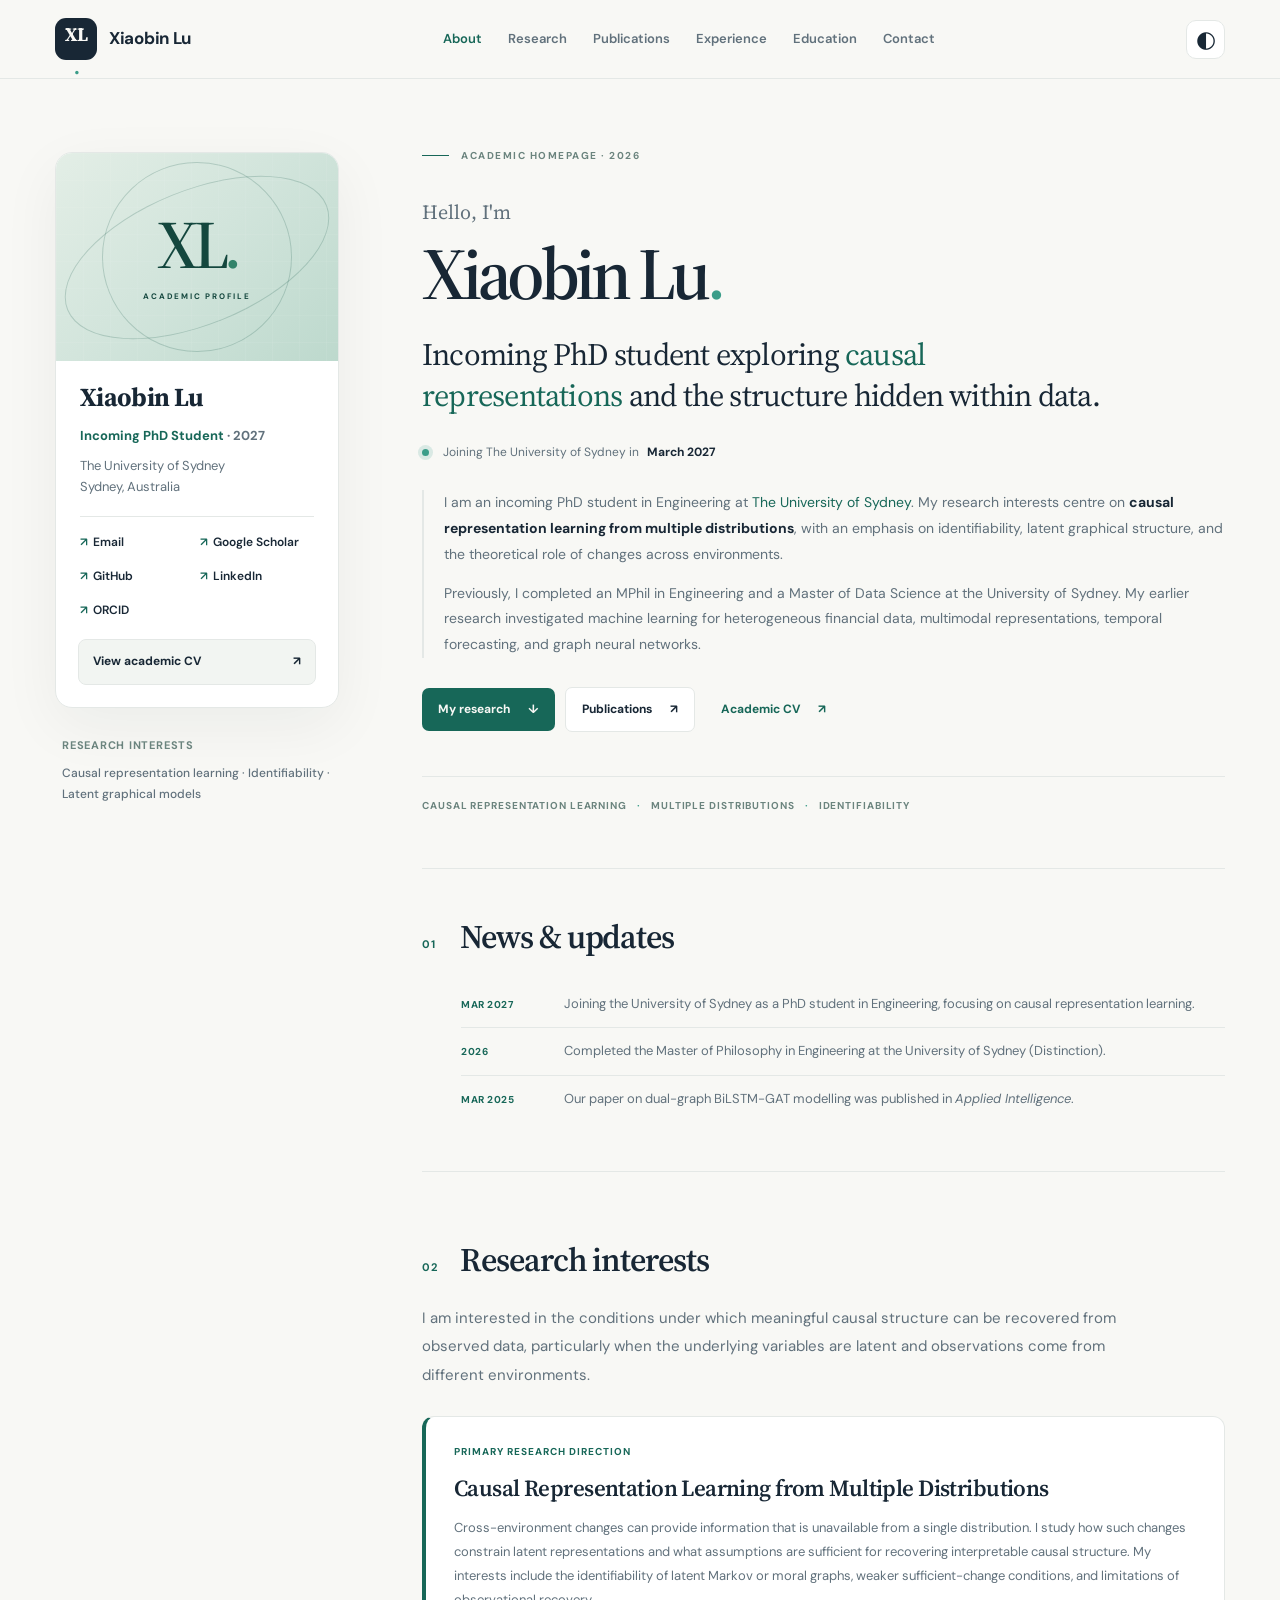
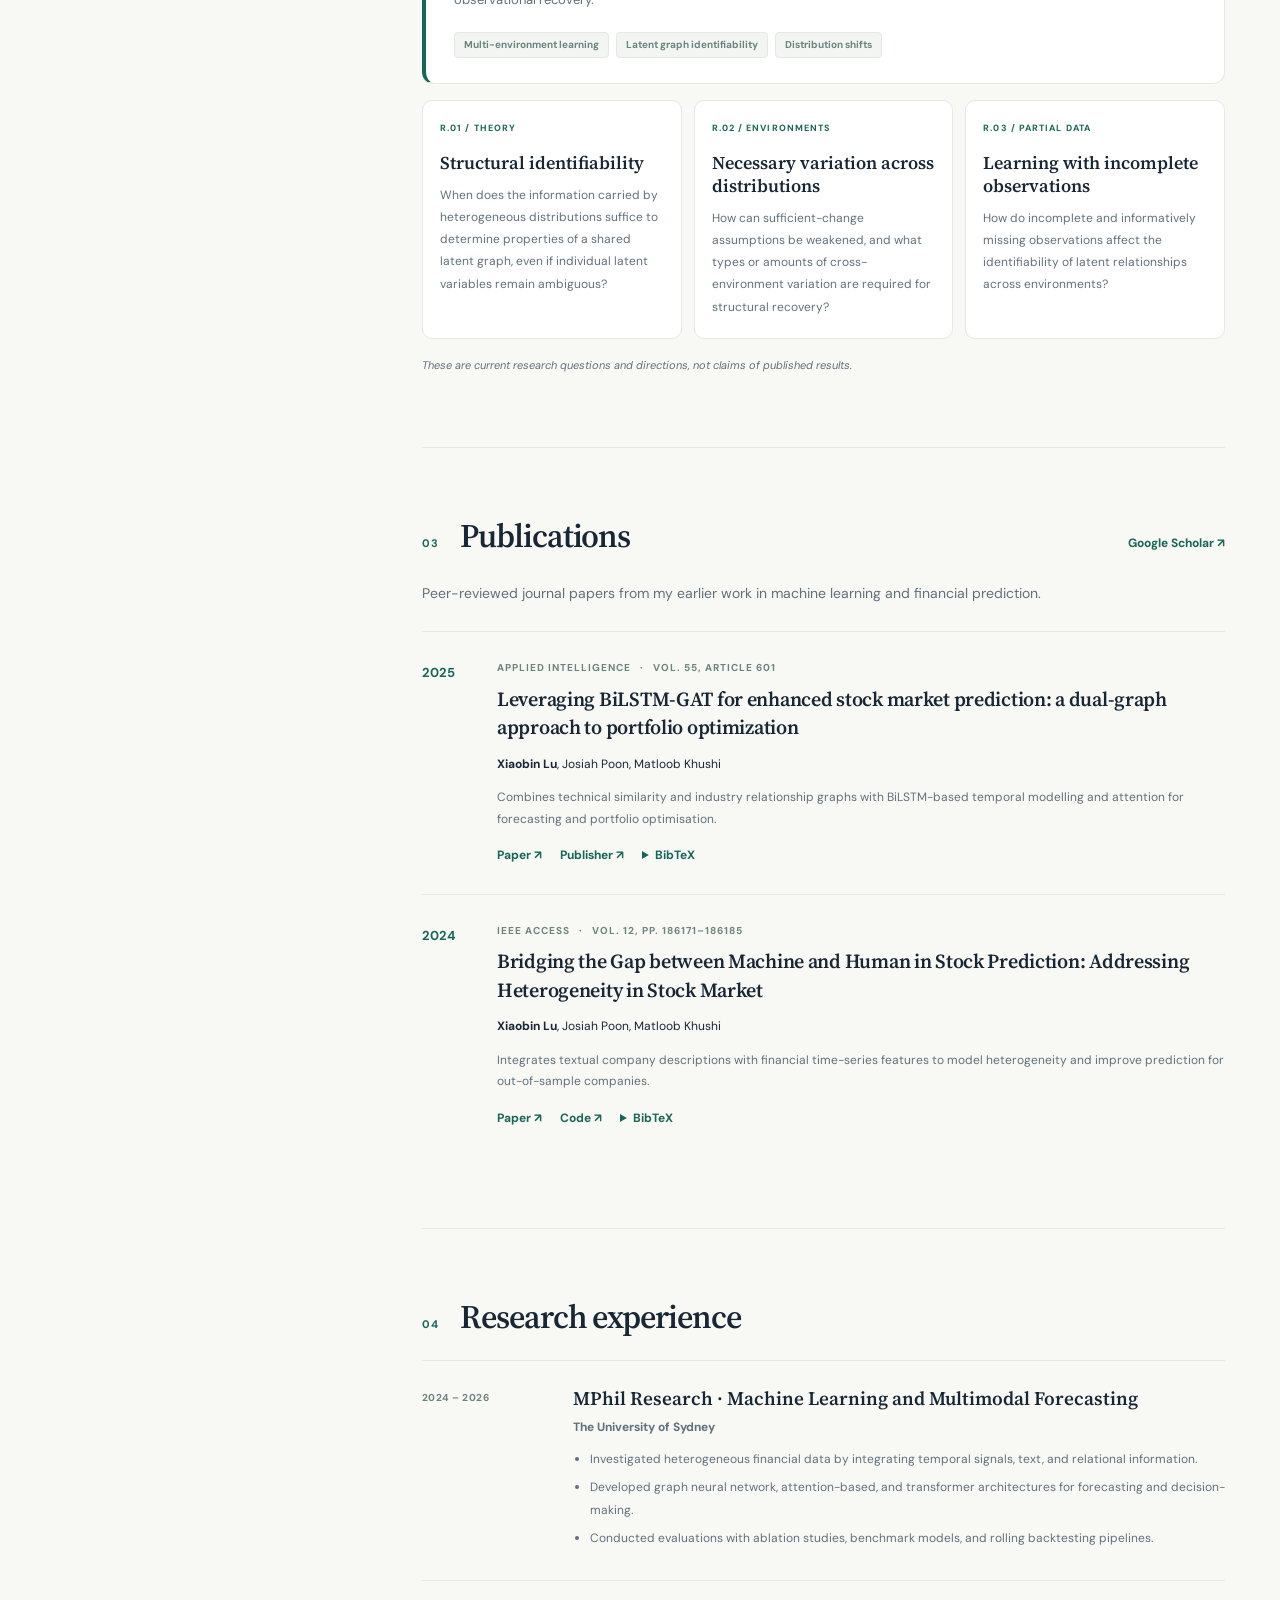
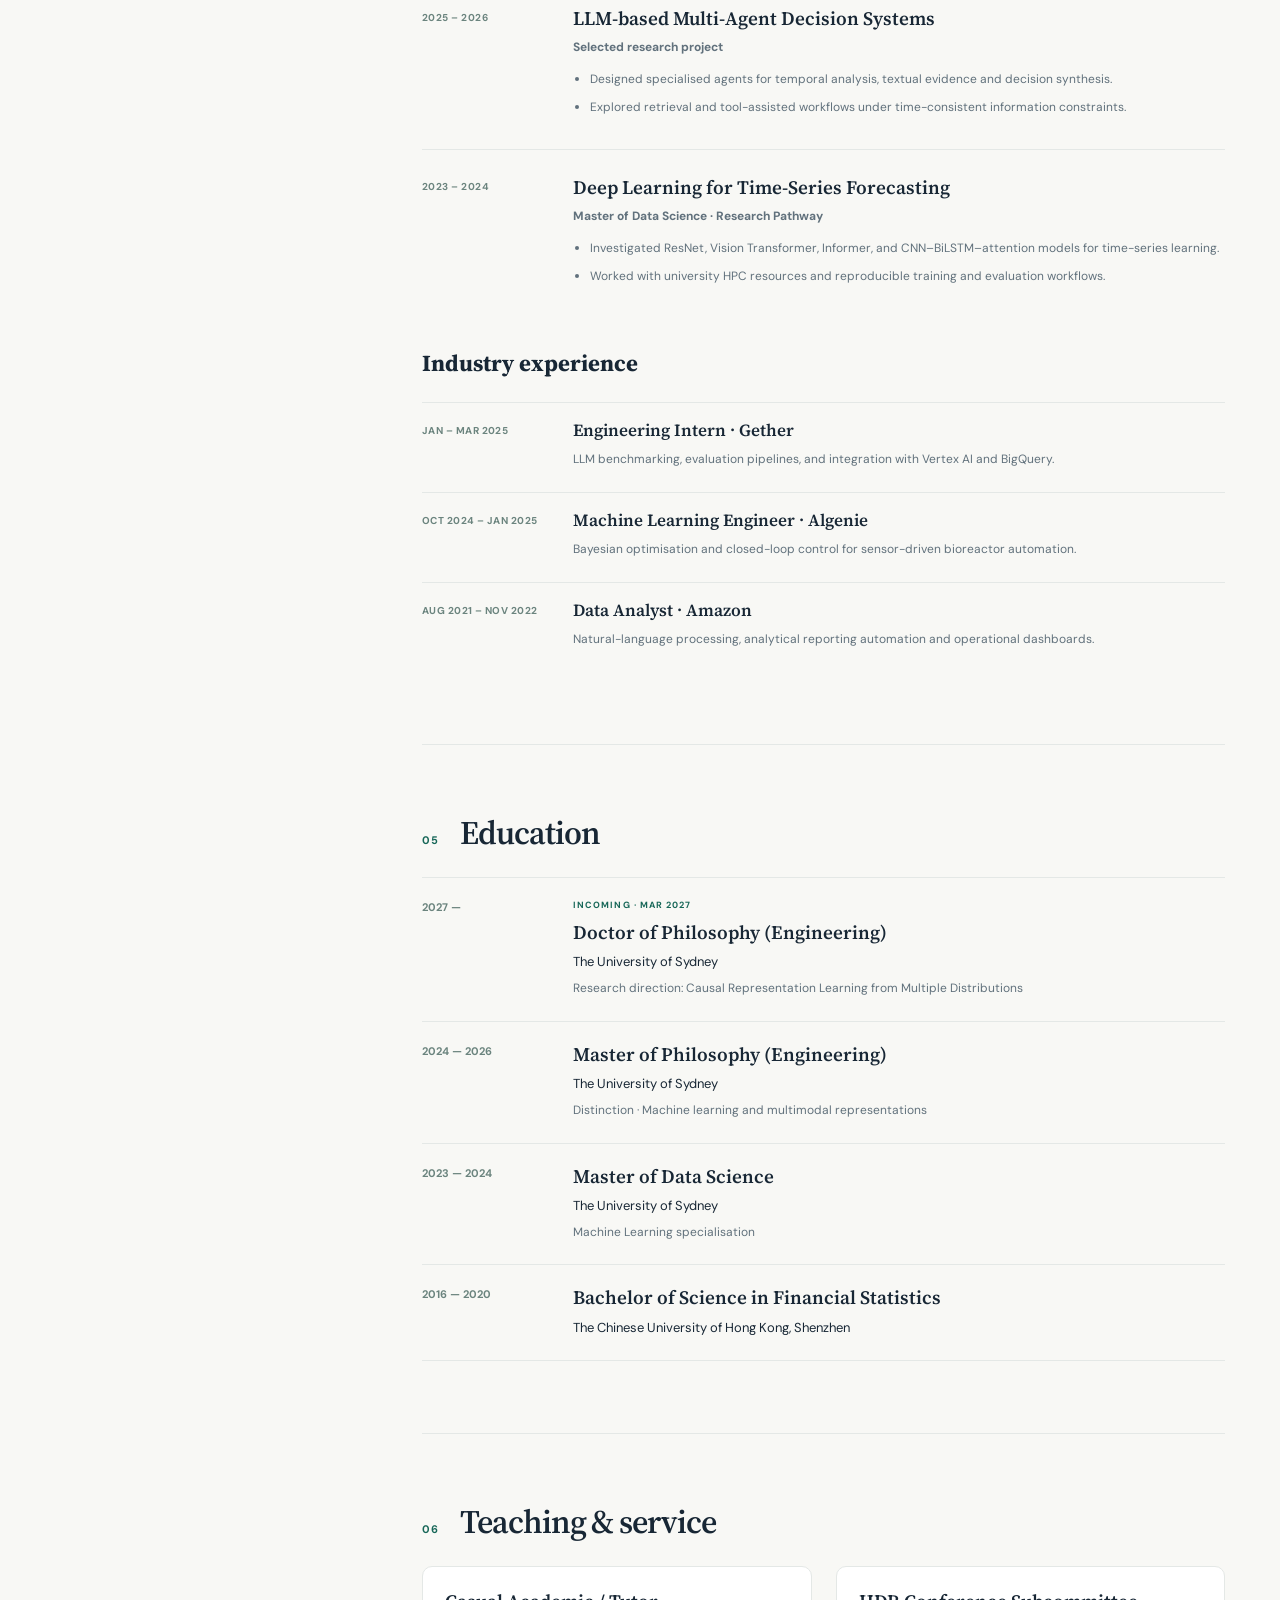
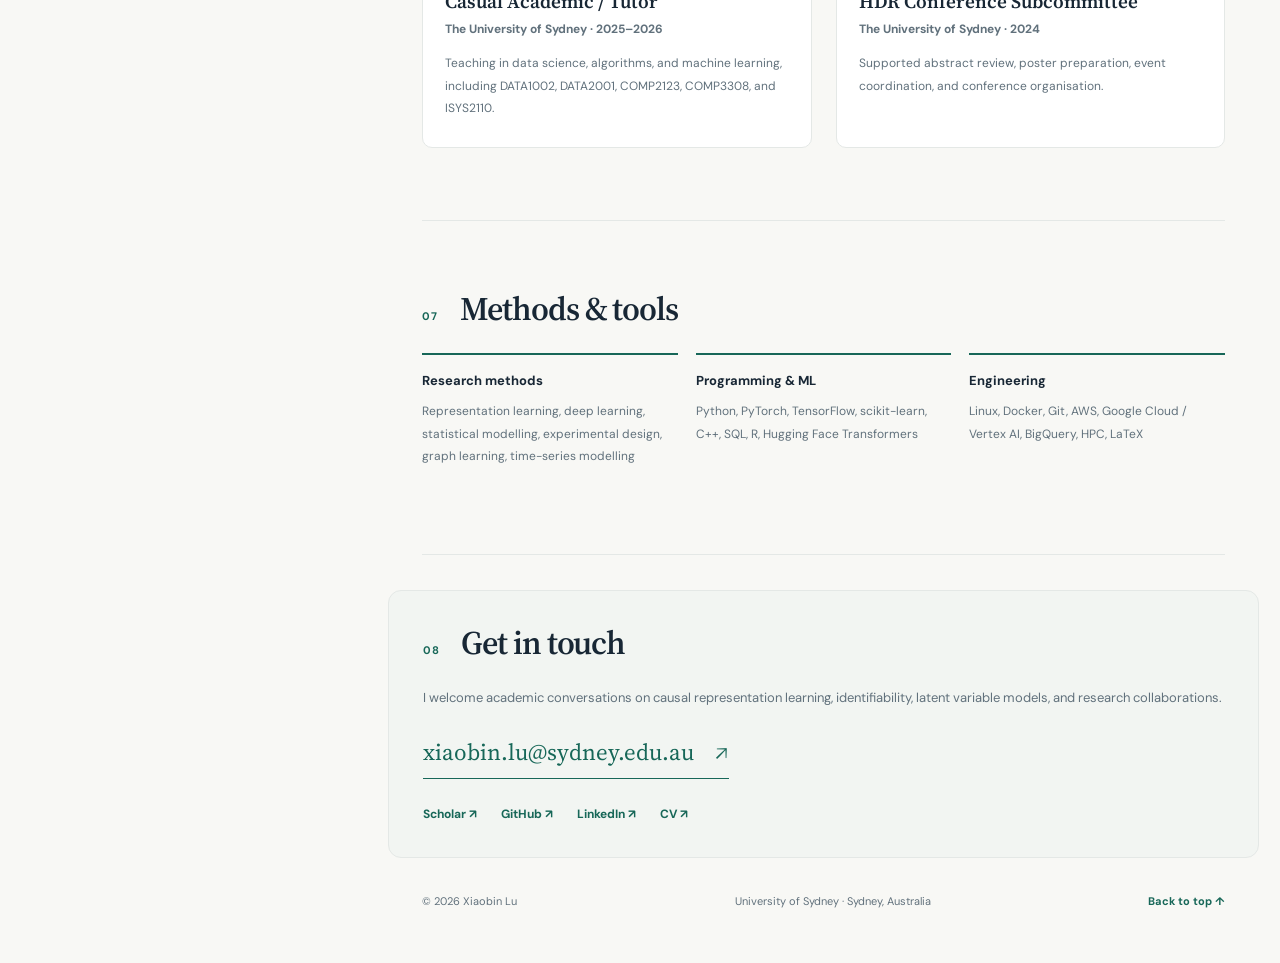
==== index.html @ 68b690c1 "Initial commit: academic personal homepage" ====
<!doctype html>
<html lang="en" data-theme="light">
<head>
  <meta charset="utf-8">
  <meta name="viewport" content="width=device-width, initial-scale=1">
  <meta name="color-scheme" content="light dark">
  <meta name="description" content="Xiaobin Lu — incoming PhD student at the University of Sydney in 2027. Research in causal representation learning from multiple distributions and latent structure identifiability.">
  <meta property="og:title" content="Xiaobin Lu · Academic Homepage">
  <meta property="og:type" content="website">
  <meta property="og:url" content="https://xilu5047.github.io/">
  <meta property="og:description" content="Incoming PhD Student (2027) · Causal Representation Learning from Multiple Distributions · University of Sydney">
  <meta name="author" content="Xiaobin Lu">
  <link rel="canonical" href="https://xilu5047.github.io/">
  <link rel="icon" href="assets/favicon.svg" type="image/svg+xml">
  <link rel="preconnect" href="https://fonts.googleapis.com">
  <link rel="preconnect" href="https://fonts.gstatic.com" crossorigin>
  <link href="https://fonts.googleapis.com/css2?family=DM+Sans:wght@400;500;600;700&family=Source+Serif+4:wght@400;500;600;700&display=swap" rel="stylesheet">
  <link rel="stylesheet" href="styles.css">
  <script>try{let t=localStorage.getItem('xl-academic-theme');if(t==='dark'||t==='light')document.documentElement.dataset.theme=t;else if(window.matchMedia('(prefers-color-scheme:dark)').matches)document.documentElement.dataset.theme='dark'}catch(e){}</script>
  <script type="application/ld+json">{"@context":"https://schema.org","@type":"Person","name":"Xiaobin Lu","url":"https://xilu5047.github.io/","description":"Incoming PhD student at the University of Sydney (2027), focusing on causal representation learning from multiple distributions","affiliation":{"@type":"CollegeOrUniversity","name":"The University of Sydney"},"sameAs":["https://www.linkedin.com/in/xiaobin-lu-9487b4174/","https://scholar.google.com/citations?user=zEEkIGYAAAAJ","https://github.com/xilu5047","https://orcid.org/0009-0007-6135-4813"]}</script>
  <title>Xiaobin Lu · Academic Homepage</title>
</head>
<body>
<a href="#content" class="skip-link">Skip to main content</a>
<header class="site-header">
  <div class="header-inner wrap">
    <a href="#home" class="logo" aria-label="Xiaobin Lu homepage"><span class="logo-mark">XL<span>.</span></span><span class="logo-text">Xiaobin Lu</span></a>
    <nav id="main-nav" class="top-nav" aria-label="Main navigation">
      <a href="#about">About</a><a href="#research">Research</a><a href="#publications">Publications</a><a href="#experience">Experience</a><a href="#education">Education</a><a href="#contact">Contact</a>
    </nav>
    <div class="header-controls">
      <button id="theme-toggle" class="theme-button" aria-label="Toggle dark mode" title="Toggle colour theme" type="button">◐</button>
      <button id="nav-toggle" class="nav-button" aria-expanded="false" aria-controls="main-nav" aria-label="Open menu" type="button"><span></span><span></span><span></span></button>
    </div>
  </div>
</header>
<div class="wrap page" id="home">
  <aside class="sidebar" aria-label="Academic profile">
    <div class="identity-card">
      <div class="portrait" role="img" aria-label="Typographic initials XL, replaceable with a personal portrait"><div class="portrait-orbit orbit-a"></div><div class="portrait-orbit orbit-b"></div><strong>XL<span>.</span></strong><small>ACADEMIC PROFILE</small></div>
      <div class="identity-body">
        <div class="identity-name">Xiaobin Lu</div>
        <p class="identity-role">Incoming PhD Student <span>· 2027</span></p>
        <p class="identity-affiliation">The University of Sydney<br>Sydney, Australia</p>
      </div>
      <div class="identity-divider"></div>
      <div class="identity-links">
        <a href="mailto:xiaobin.lu@sydney.edu.au"><span aria-hidden="true">↗</span>Email</a>
        <a href="https://scholar.google.com/citations?user=zEEkIGYAAAAJ&hl=en" target="_blank" rel="noopener noreferrer"><span aria-hidden="true">↗</span>Google Scholar</a>
        <a href="https://github.com/xilu5047" target="_blank" rel="noopener noreferrer"><span aria-hidden="true">↗</span>GitHub</a>
        <a href="https://www.linkedin.com/in/xiaobin-lu-9487b4174/" target="_blank" rel="noopener noreferrer"><span aria-hidden="true">↗</span>LinkedIn</a>
        <a href="https://orcid.org/0009-0007-6135-4813" target="_blank" rel="noopener noreferrer"><span aria-hidden="true">↗</span>ORCID</a>
      </div>
      <a class="cv-link" href="cv.html">View academic CV <span aria-hidden="true">↗</span></a>
    </div>
    <p class="side-note">Research interests <span>Causal representation learning · Identifiability · Latent graphical models</span></p>
  </aside>
  <main id="content" class="content">
    <section class="intro section" id="about" aria-labelledby="about-title">
      <p class="eyebrow"><span class="eyebrow-rule"></span> ACADEMIC HOMEPAGE · 2026</p>
      <p class="intro-kicker">Hello, I'm</p>
      <h1 id="about-title">Xiaobin Lu<span class="period">.</span></h1>
      <p class="headline">Incoming PhD student exploring <em>causal representations</em> and the structure hidden within data.</p>
      <div class="academic-affiliation"><span class="status-marker"></span> Joining The University of Sydney in <strong>March 2027</strong></div>
      <div class="intro-copy">
        <p>I am an incoming PhD student in Engineering at <a href="https://www.sydney.edu.au/" target="_blank" rel="noopener noreferrer">The University of Sydney</a>. My research interests centre on <strong>causal representation learning from multiple distributions</strong>, with an emphasis on identifiability, latent graphical structure, and the theoretical role of changes across environments.</p>
        <p>Previously, I completed an MPhil in Engineering and a Master of Data Science at the University of Sydney. My earlier research investigated machine learning for heterogeneous financial data, multimodal representations, temporal forecasting, and graph neural networks.</p>
      </div>
      <div class="intro-actions"><a class="btn btn-primary" href="#research">My research <span>↓</span></a><a class="btn btn-secondary" href="#publications">Publications <span>↗</span></a><a class="btn btn-text" href="cv.html">Academic CV <span>↗</span></a></div>
      <div class="topic-band" aria-label="Research topics"><span>CAUSAL REPRESENTATION LEARNING</span><b>·</b><span>MULTIPLE DISTRIBUTIONS</span><b>·</b><span>IDENTIFIABILITY</span></div>
    </section>
    <section class="section compact-section" id="news" aria-labelledby="news-title">
      <div class="section-title"><span class="section-number">01</span><h2 id="news-title">News & updates</h2></div>
      <div class="news-list"><div><time>MAR 2027</time><p>Joining the University of Sydney as a PhD student in Engineering, focusing on causal representation learning.</p></div><div><time>2026</time><p>Completed the Master of Philosophy in Engineering at the University of Sydney (Distinction).</p></div><div><time>MAR 2025</time><p>Our paper on dual-graph BiLSTM-GAT modelling was published in <em>Applied Intelligence</em>.</p></div></div>
    </section>
    <section class="section" id="research" aria-labelledby="research-title">
      <div class="section-title"><span class="section-number">02</span><h2 id="research-title">Research interests</h2></div>
      <p class="section-lead">I am interested in the conditions under which meaningful causal structure can be recovered from observed data, particularly when the underlying variables are latent and observations come from different environments.</p>
      <div class="research-feature"><div class="feature-overline">PRIMARY RESEARCH DIRECTION</div><h3>Causal Representation Learning from Multiple Distributions</h3><p>Cross-environment changes can provide information that is unavailable from a single distribution. I study how such changes constrain latent representations and what assumptions are sufficient for recovering interpretable causal structure. My interests include the identifiability of latent Markov or moral graphs, weaker sufficient-change conditions, and limitations of observational recovery.</p><div class="feature-tags"><span>Multi-environment learning</span><span>Latent graph identifiability</span><span>Distribution shifts</span></div></div>
      <div class="research-cards">
        <article class="mini-card"><div class="mini-index">R.01 / THEORY</div><h3>Structural identifiability</h3><p>When does the information carried by heterogeneous distributions suffice to determine properties of a shared latent graph, even if individual latent variables remain ambiguous?</p></article>
        <article class="mini-card"><div class="mini-index">R.02 / ENVIRONMENTS</div><h3>Necessary variation across distributions</h3><p>How can sufficient-change assumptions be weakened, and what types or amounts of cross-environment variation are required for structural recovery?</p></article>
        <article class="mini-card"><div class="mini-index">R.03 / PARTIAL DATA</div><h3>Learning with incomplete observations</h3><p>How do incomplete and informatively missing observations affect the identifiability of latent relationships across environments?</p></article>
      </div>
      <p class="research-disclaimer">These are current research questions and directions, not claims of published results.</p>
    </section>
    <section class="section" id="publications" aria-labelledby="publication-title">
      <div class="section-title"><span class="section-number">03</span><h2 id="publication-title">Publications</h2><a class="section-action" href="https://scholar.google.com/citations?user=zEEkIGYAAAAJ&hl=en" target="_blank" rel="noopener noreferrer">Google Scholar ↗</a></div>
      <p class="section-lead small">Peer-reviewed journal papers from my earlier work in machine learning and financial prediction.</p>
      <ol class="publications">
        <li class="publication"><span class="pub-year">2025</span><div class="publication-content"><div class="pub-meta">APPLIED INTELLIGENCE <span>·</span> VOL. 55, ARTICLE 601</div><h3><a href="https://doi.org/10.1007/s10489-025-06462-w" target="_blank" rel="noopener noreferrer">Leveraging BiLSTM-GAT for enhanced stock market prediction: a dual-graph approach to portfolio optimization</a></h3><p class="authors"><strong>Xiaobin Lu</strong>, Josiah Poon, Matloob Khushi</p><p>Combines technical similarity and industry relationship graphs with BiLSTM-based temporal modelling and attention for forecasting and portfolio optimisation.</p><div class="paper-actions"><a href="https://doi.org/10.1007/s10489-025-06462-w" target="_blank" rel="noopener noreferrer">Paper ↗</a><a href="https://link.springer.com/article/10.1007/s10489-025-06462-w" target="_blank" rel="noopener noreferrer">Publisher ↗</a><details><summary>BibTeX</summary><pre>@article{lu2025bilstmgat,
  title={Leveraging BiLSTM-GAT for enhanced stock market prediction: a dual-graph approach to portfolio optimization},
  author={Lu, Xiaobin and Poon, Josiah and Khushi, Matloob},
  journal={Applied Intelligence},
  volume={55},
  pages={601},
  year={2025},
  doi={10.1007/s10489-025-06462-w}
}</pre></details></div></div></li>
        <li class="publication"><span class="pub-year">2024</span><div class="publication-content"><div class="pub-meta">IEEE ACCESS <span>·</span> VOL. 12, PP. 186171–186185</div><h3><a href="https://doi.org/10.1109/ACCESS.2024.3511613" target="_blank" rel="noopener noreferrer">Bridging the Gap between Machine and Human in Stock Prediction: Addressing Heterogeneity in Stock Market</a></h3><p class="authors"><strong>Xiaobin Lu</strong>, Josiah Poon, Matloob Khushi</p><p>Integrates textual company descriptions with financial time-series features to model heterogeneity and improve prediction for out-of-sample companies.</p><div class="paper-actions"><a href="https://doi.org/10.1109/ACCESS.2024.3511613" target="_blank" rel="noopener noreferrer">Paper ↗</a><a href="https://github.com/xilu5047/Stock_prediction" target="_blank" rel="noopener noreferrer">Code ↗</a><details><summary>BibTeX</summary><pre>@article{lu2024bridging,
  title={Bridging the Gap between Machine and Human in Stock Prediction: Addressing Heterogeneity in Stock Market},
  author={Lu, Xiaobin and Poon, Josiah and Khushi, Matloob},
  journal={IEEE Access},
  volume={12},
  pages={186171--186185},
  year={2024},
  doi={10.1109/ACCESS.2024.3511613}
}</pre></details></div></div></li>
      </ol>
    </section>
    <section class="section" id="experience" aria-labelledby="experience-title">
      <div class="section-title"><span class="section-number">04</span><h2 id="experience-title">Research experience</h2></div>
      <div class="entry"><div class="entry-date">2024 – 2026</div><div><h3>MPhil Research · Machine Learning and Multimodal Forecasting</h3><p class="entry-place">The University of Sydney</p><ul><li>Investigated heterogeneous financial data by integrating temporal signals, text, and relational information.</li><li>Developed graph neural network, attention-based, and transformer architectures for forecasting and decision-making.</li><li>Conducted evaluations with ablation studies, benchmark models, and rolling backtesting pipelines.</li></ul></div></div>
      <div class="entry"><div class="entry-date">2025 – 2026</div><div><h3>LLM-based Multi-Agent Decision Systems</h3><p class="entry-place">Selected research project</p><ul><li>Designed specialised agents for temporal analysis, textual evidence and decision synthesis.</li><li>Explored retrieval and tool-assisted workflows under time-consistent information constraints.</li></ul></div></div>
      <div class="entry"><div class="entry-date">2023 – 2024</div><div><h3>Deep Learning for Time-Series Forecasting</h3><p class="entry-place">Master of Data Science · Research Pathway</p><ul><li>Investigated ResNet, Vision Transformer, Informer, and CNN–BiLSTM–attention models for time-series learning.</li><li>Worked with university HPC resources and reproducible training and evaluation workflows.</li></ul></div></div>
      <h3 class="subsection-heading">Industry experience</h3>
      <div class="entry short-entry"><div class="entry-date">JAN – MAR 2025</div><div><h3>Engineering Intern · Gether</h3><p>LLM benchmarking, evaluation pipelines, and integration with Vertex AI and BigQuery.</p></div></div>
      <div class="entry short-entry"><div class="entry-date">OCT 2024 – JAN 2025</div><div><h3>Machine Learning Engineer · Algenie</h3><p>Bayesian optimisation and closed-loop control for sensor-driven bioreactor automation.</p></div></div>
      <div class="entry short-entry"><div class="entry-date">AUG 2021 – NOV 2022</div><div><h3>Data Analyst · Amazon</h3><p>Natural-language processing, analytical reporting automation and operational dashboards.</p></div></div>
    </section>
    <section class="section" id="education" aria-labelledby="education-title">
      <div class="section-title"><span class="section-number">05</span><h2 id="education-title">Education</h2></div>
      <div class="education-list"><div class="education-item"><span class="education-date">2027 —</span><div><span class="upcoming-label">INCOMING · MAR 2027</span><h3>Doctor of Philosophy (Engineering)</h3><p>The University of Sydney</p><small>Research direction: Causal Representation Learning from Multiple Distributions</small></div></div><div class="education-item"><span class="education-date">2024 — 2026</span><div><h3>Master of Philosophy (Engineering)</h3><p>The University of Sydney</p><small>Distinction · Machine learning and multimodal representations</small></div></div><div class="education-item"><span class="education-date">2023 — 2024</span><div><h3>Master of Data Science</h3><p>The University of Sydney</p><small>Machine Learning specialisation</small></div></div><div class="education-item"><span class="education-date">2016 — 2020</span><div><h3>Bachelor of Science in Financial Statistics</h3><p>The Chinese University of Hong Kong, Shenzhen</p></div></div></div>
    </section>
    <section class="section" id="teaching" aria-labelledby="teaching-title">
      <div class="section-title"><span class="section-number">06</span><h2 id="teaching-title">Teaching & service</h2></div>
      <div class="split-info"><div><h3>Casual Academic / Tutor</h3><p class="entry-place">The University of Sydney · 2025–2026</p><p>Teaching in data science, algorithms, and machine learning, including DATA1002, DATA2001, COMP2123, COMP3308, and ISYS2110.</p></div><div><h3>HDR Conference Subcommittee</h3><p class="entry-place">The University of Sydney · 2024</p><p>Supported abstract review, poster preparation, event coordination, and conference organisation.</p></div></div>
    </section>
    <section class="section" id="skills" aria-labelledby="skills-title">
      <div class="section-title"><span class="section-number">07</span><h2 id="skills-title">Methods & tools</h2></div>
      <div class="skills-grid"><div><h3>Research methods</h3><p>Representation learning, deep learning, statistical modelling, experimental design, graph learning, time-series modelling</p></div><div><h3>Programming & ML</h3><p>Python, PyTorch, TensorFlow, scikit-learn, C++, SQL, R, Hugging Face Transformers</p></div><div><h3>Engineering</h3><p>Linux, Docker, Git, AWS, Google Cloud / Vertex AI, BigQuery, HPC, LaTeX</p></div></div>
    </section>
    <section class="section contact-section" id="contact" aria-labelledby="contact-title">
      <div class="section-title"><span class="section-number">08</span><h2 id="contact-title">Get in touch</h2></div>
      <p>I welcome academic conversations on causal representation learning, identifiability, latent variable models, and research collaborations.</p>
      <a class="contact-email" href="mailto:xiaobin.lu@sydney.edu.au">xiaobin.lu@sydney.edu.au <span aria-hidden="true">↗</span></a>
      <div class="contact-inline"><a href="https://scholar.google.com/citations?user=zEEkIGYAAAAJ&hl=en" target="_blank" rel="noopener noreferrer">Scholar ↗</a><a href="https://github.com/xilu5047" target="_blank" rel="noopener noreferrer">GitHub ↗</a><a href="https://www.linkedin.com/in/xiaobin-lu-9487b4174/" target="_blank" rel="noopener noreferrer">LinkedIn ↗</a><a href="cv.html">CV ↗</a></div>
    </section>
    <footer class="footer"><span>© <span id="year">2026</span> Xiaobin Lu</span><span>University of Sydney · Sydney, Australia</span><a href="#home">Back to top ↑</a></footer>
  </main>
</div>
<script src="script.js" defer></script>
</body>
</html>
---- styles.css ----
:root{--bg:#f8f8f5;--card:#fff;--ink:#182735;--muted:#61717c;--line:#e4e8e6;--soft:#f2f5f2;--accent:#176758;--accent2:#3b9d89;--eyebrow:#6b847e;--shadow:0 18px 60px rgba(17,33,42,.055)}
[data-theme="dark"]{--bg:#111a1f;--card:#172329;--ink:#f0f3ef;--muted:#a3b2b7;--line:#304047;--soft:#203037;--accent:#80d3b4;--accent2:#6fbda5;--eyebrow:#97c3b3;--shadow:0 18px 60px rgba(0,0,0,.1)}
*{box-sizing:border-box}html{scroll-behavior:smooth;scroll-padding-top:95px}body{margin:0;background:var(--bg);color:var(--ink);font-family:'DM Sans',Arial,sans-serif;font-size:15px;line-height:1.76;transition:background .25s,color .25s}a{color:var(--accent);text-decoration:none}a:hover{text-decoration:underline}button{font:inherit}a:focus-visible,button:focus-visible,summary:focus-visible{outline:3px solid var(--accent2);outline-offset:3px;border-radius:4px}.wrap{width:min(1170px,calc(100% - 72px));margin:auto}.skip-link{position:fixed;z-index:100;top:-80px;left:16px;padding:9px 14px;background:var(--ink);color:var(--bg)}.skip-link:focus{top:12px}.site-header{background:color-mix(in srgb,var(--bg) 94%,transparent);border-bottom:1px solid var(--line);position:sticky;top:0;z-index:50;backdrop-filter:blur(16px)}.header-inner{display:flex;align-items:center;justify-content:space-between;min-height:78px;gap:25px}.logo{display:flex;align-items:center;gap:12px;color:var(--ink);font-weight:700;letter-spacing:-.02em;text-decoration:none!important}.logo-mark{display:grid;place-items:center;font-family:'Source Serif 4',Georgia,serif;font-size:19px;background:var(--ink);color:var(--bg);width:42px;height:42px;border-radius:11px;letter-spacing:-.06em}.logo-mark span{color:var(--accent2)}.logo-text{font-size:17px}.top-nav{display:flex;gap:26px}.top-nav a{font-size:13px;font-weight:600;color:var(--muted);transition:color .2s}.top-nav a:hover,.top-nav a.active{color:var(--accent);text-decoration:none}.header-controls{display:flex;align-items:center;gap:8px}.theme-button,.nav-button{border:1px solid var(--line);border-radius:10px;display:grid;place-items:center;width:39px;height:39px;background:var(--card);color:var(--ink);cursor:pointer}.theme-button{font-size:23px;line-height:1}.nav-button{display:none;gap:3px;align-content:center}.nav-button span{width:17px;height:2px;background:var(--ink);display:block}.page{display:grid;grid-template-columns:284px minmax(0,1fr);column-gap:83px;align-items:start}.sidebar{position:sticky;top:107px;padding-top:45px}.identity-card{background:var(--card);border:1px solid var(--line);border-radius:17px;overflow:hidden;box-shadow:var(--shadow)}.portrait{height:208px;background:linear-gradient(135deg,#e3eee6 0%,#d1e4db 50%,#bdd9cd 100%);position:relative;overflow:hidden;display:flex;align-items:center;justify-content:center;flex-direction:column;color:#14473e}.portrait:after{position:absolute;content:"";inset:0;background-image:linear-gradient(90deg,rgba(255,255,255,.25) 1px,transparent 1px),linear-gradient(rgba(255,255,255,.25) 1px,transparent 1px);background-size:27px 27px;opacity:.25}.portrait-orbit{position:absolute;border:1px solid rgba(15,82,66,.2);border-radius:50%;transform:rotate(-22deg)}.orbit-a{width:280px;height:135px}.orbit-b{width:190px;height:190px}.portrait strong{font-family:'Source Serif 4',Georgia,serif;font-size:68px;line-height:1;position:relative;z-index:2;letter-spacing:-.07em;font-weight:600}.portrait strong span{color:#33836a}.portrait small{font-size:8px;letter-spacing:.22em;z-index:2;margin-top:10px;font-weight:700}.identity-body{padding:22px 24px 18px}.identity-name{font-family:'Source Serif 4',Georgia,serif;font-weight:700;font-size:26px;line-height:1.1;letter-spacing:-.025em}.identity-role{color:var(--accent);font-weight:700;font-size:13px;margin:13px 0 9px}.identity-role span{color:var(--muted)}.identity-affiliation{margin:0;color:var(--muted);font-size:13px;line-height:1.6}.identity-divider{border-top:1px solid var(--line);margin:0 24px}.identity-links{padding:15px 24px;display:grid;grid-template-columns:1fr 1fr;gap:13px 6px}.identity-links a{font-weight:600;font-size:12px;white-space:nowrap;color:var(--ink)}.identity-links span{color:var(--accent);margin-right:5px}.cv-link{display:flex;margin:3px 22px 22px;border:1px solid var(--line);background:var(--soft);justify-content:space-between;padding:11px 14px;font-size:12px;font-weight:700;color:var(--ink);border-radius:8px}.cv-link:hover{text-decoration:none;border-color:var(--accent)}.side-note{font-size:11px;color:var(--eyebrow);letter-spacing:.07em;text-transform:uppercase;font-weight:700;padding:17px 7px}.side-note span{display:block;text-transform:none;letter-spacing:0;color:var(--muted);font-weight:500;line-height:1.8;margin-top:8px;font-size:12px}.content{min-width:0}.section{border-bottom:1px solid var(--line);padding:68px 0 72px}.intro{padding-top:68px;padding-bottom:53px}.eyebrow{display:flex;align-items:center;gap:12px;letter-spacing:.15em;font-size:10px;color:var(--eyebrow);font-weight:700;margin:0 0 30px}.eyebrow-rule{display:inline-block;background:var(--accent);height:1px;width:27px}.intro-kicker{font-family:'Source Serif 4',Georgia,serif;font-size:20px;color:var(--muted);margin:0 0 0}.intro h1{font-family:'Source Serif 4',Georgia,serif;font-size:clamp(48px,6vw,73px);letter-spacing:-.062em;font-weight:600;line-height:1.15;margin:2px 0 18px}.period{color:var(--accent2)}.headline{font-family:'Source Serif 4',Georgia,serif;font-size:clamp(23px,2.8vw,31px);line-height:1.34;max-width:700px;letter-spacing:-.025em;margin:0 0 25px}.headline em{color:var(--accent);font-style:normal}.academic-affiliation{display:flex;align-items:center;gap:8px;color:var(--muted);font-size:12px;margin-bottom:27px}.academic-affiliation strong{color:var(--ink);font-weight:700}.status-marker{background:var(--accent2);box-shadow:0 0 0 4px color-mix(in srgb,var(--accent2) 16%,transparent);width:7px;height:7px;border-radius:50%;margin-right:6px}.intro-copy{border-left:2px solid var(--line);padding-left:20px}.intro-copy p{color:var(--muted);font-size:14px;line-height:1.85;margin:0 0 13px}.intro-copy strong{color:var(--ink)}.intro-actions{display:flex;flex-wrap:wrap;gap:10px;align-items:center;margin-top:29px}.btn{display:inline-flex;align-items:center;gap:18px;font-size:12px;font-weight:700;padding:11px 16px;border-radius:7px;text-decoration:none!important}.btn-primary{background:var(--accent);color:var(--bg)}.btn-primary:hover{opacity:.9}.btn-secondary{color:var(--ink);background:var(--card);border:1px solid var(--line)}.btn-text{color:var(--accent)}.topic-band{display:flex;flex-wrap:wrap;align-items:center;gap:10px;font-size:10px;letter-spacing:.09em;font-weight:700;color:var(--eyebrow);margin-top:44px;padding-top:20px;border-top:1px solid var(--line)}.topic-band b{color:var(--accent2)}.section-title{display:flex;gap:15px;align-items:baseline;margin-bottom:24px}.section-number{font-size:11px;letter-spacing:.08em;color:var(--accent);font-weight:700;flex:0 0 23px}.section h2{font-family:'Source Serif 4',Georgia,serif;font-size:33px;line-height:1.2;letter-spacing:-.032em;font-weight:600;margin:0}.section-action{font-size:12px;font-weight:700;margin-left:auto;white-space:nowrap}.section-lead{color:var(--muted);font-size:15px;max-width:720px;margin:0 0 25px;line-height:1.9}.section-lead.small{font-size:14px}.compact-section{padding:48px 0}.news-list{display:grid;gap:0;margin-left:39px}.news-list div{display:grid;grid-template-columns:88px minmax(0,1fr);gap:15px;border-bottom:1px solid var(--line);padding:12px 0}.news-list div:last-child{border-bottom:0}.news-list time{font-size:10px;color:var(--accent);font-weight:700;letter-spacing:.05em;padding-top:3px}.news-list p{font-size:13px;color:var(--muted);margin:0}.research-feature{position:relative;background:var(--card);border:1px solid var(--line);padding:26px 28px 25px;border-radius:12px;border-left:4px solid var(--accent);margin:27px 0 16px}.feature-overline{font-size:10px;letter-spacing:.1em;color:var(--accent);font-weight:700}.research-feature h3{font-family:'Source Serif 4',Georgia,serif;font-size:23px;line-height:1.34;letter-spacing:-.025em;font-weight:600;margin:12px 0}.research-feature p{font-size:13px;line-height:1.86;color:var(--muted);margin:0}.feature-tags{display:flex;flex-wrap:wrap;gap:7px;margin-top:20px}.feature-tags span{border:1px solid var(--line);background:var(--soft);border-radius:4px;padding:3px 9px;font-size:10px;color:var(--eyebrow);font-weight:700}.research-cards{display:grid;grid-template-columns:repeat(3,minmax(0,1fr));gap:12px}.mini-card{border:1px solid var(--line);border-radius:10px;padding:20px 17px;background:var(--card)}.mini-index{color:var(--accent);font-size:9px;font-weight:700;letter-spacing:.12em}.mini-card h3{font-family:'Source Serif 4',Georgia,serif;font-weight:600;font-size:18px;line-height:1.28;margin:14px 0 10px}.mini-card p{color:var(--muted);font-size:12px;margin:0;line-height:1.85}.research-disclaimer{font-size:11px;color:var(--muted);margin:17px 0 0;font-style:italic}.publications{list-style:none;padding:0;margin:0}.publication{display:grid;grid-template-columns:56px minmax(0,1fr);gap:19px;padding:27px 0;border-top:1px solid var(--line)}.pub-year{color:var(--accent);font-size:13px;font-weight:700;padding-top:3px}.pub-meta{font-size:10px;font-weight:700;letter-spacing:.1em;color:var(--eyebrow)}.pub-meta span{color:var(--muted);margin:0 6px}.publication h3{font-family:'Source Serif 4',Georgia,serif;font-size:20px;font-weight:600;line-height:1.42;letter-spacing:-.014em;margin:8px 0}.publication h3 a{color:var(--ink)}.publication-content>p{margin:8px 0;color:var(--muted);font-size:12px;line-height:1.8}.publication-content .authors{font-size:12px;color:var(--ink);margin:12px 0}.paper-actions{display:flex;gap:18px;flex-wrap:wrap;align-items:start;margin-top:15px}.paper-actions>a,.paper-actions summary{font-size:12px;color:var(--accent);font-weight:700;cursor:pointer}.paper-actions details{min-width:70px}.paper-actions details[open]{width:100%;flex-basis:100%}.paper-actions pre{white-space:pre-wrap;overflow-wrap:anywhere;font-size:11px;color:var(--ink);line-height:1.55;padding:15px;background:var(--soft);border:1px solid var(--line);border-radius:6px}.entry{display:grid;grid-template-columns:133px minmax(0,1fr);gap:18px;padding:25px 0;border-top:1px solid var(--line)}.entry-date{font-size:10px;letter-spacing:.045em;color:var(--eyebrow);font-weight:700;padding-top:3px}.entry h3,.education-item h3,.split-info h3{font-family:'Source Serif 4',Georgia,serif;font-size:19px;line-height:1.35;margin:0 0 4px;font-weight:600}.entry-place{color:var(--accent);font-size:12px;font-weight:700;margin:0 0 10px}.entry ul{padding-left:17px;margin:10px 0 0}.entry li,.entry p,.split-info p{color:var(--muted);font-size:12px;line-height:1.85;margin-bottom:6px}.subsection-heading{font-family:'Source Serif 4',Georgia,serif;font-size:23px;margin:25px 0 18px}.short-entry{padding:16px 0}.short-entry h3{font-size:17px}.short-entry p{margin:6px 0}.education-list{border-top:1px solid var(--line)}.education-item{display:grid;grid-template-columns:133px minmax(0,1fr);gap:18px;padding:20px 0;border-bottom:1px solid var(--line)}.education-date{color:var(--eyebrow);font-size:11px;font-weight:700}.education-item h3{font-size:19px}.education-item p{font-size:13px;color:var(--ink);margin:6px 0 0}.education-item small{font-size:12px;color:var(--muted);line-height:1.7}.upcoming-label{color:var(--accent);font-size:9px;font-weight:700;letter-spacing:.12em;display:block;margin-bottom:6px}.split-info{display:grid;grid-template-columns:1fr 1fr;gap:24px}.split-info>div{border:1px solid var(--line);background:var(--card);padding:22px;border-radius:10px}.split-info h3{font-size:19px}.skills-grid{display:grid;grid-template-columns:repeat(3,1fr);gap:18px}.skills-grid div{border-top:2px solid var(--accent);padding:15px 0}.skills-grid h3{font-size:13px;margin:0 0 8px}.skills-grid p{color:var(--muted);font-size:12px;line-height:1.85;margin:0}.contact-section{background:var(--soft);margin:35px -34px 0;border-radius:13px;border:1px solid var(--line);padding:32px 34px}.contact-section p{color:var(--muted);font-size:13px;margin:0 0 23px}.contact-email{display:inline-flex;gap:20px;border-bottom:1px solid var(--accent);font-family:'Source Serif 4',Georgia,serif;font-size:23px;padding-bottom:5px;word-break:break-word}.contact-inline{display:flex;gap:24px;flex-wrap:wrap;margin-top:25px}.contact-inline a{font-size:12px;font-weight:700}.footer{font-size:11px;color:var(--muted);display:flex;flex-wrap:wrap;gap:10px;align-items:center;justify-content:space-between;padding:34px 0 52px}.footer a{font-size:11px;font-weight:700}
@media(max-width:1110px){.wrap{width:min(100% - 52px,1050px)}.page{grid-template-columns:240px minmax(0,1fr);gap:47px}.top-nav{gap:16px}.top-nav a{font-size:12px}.portrait{height:175px}.identity-links{grid-template-columns:1fr}.research-cards{grid-template-columns:1fr 1fr}.mini-card:last-child{grid-column:span 2}}
@media(max-width:840px){.top-nav{position:absolute;top:77px;right:0;left:0;display:none;background:var(--card);border-bottom:1px solid var(--line);padding:16px max(25px,5vw);box-shadow:var(--shadow);flex-direction:column;gap:8px}.top-nav.open{display:flex}.top-nav a{font-size:14px;padding:8px 0}.nav-button{display:grid}.page{grid-template-columns:1fr;gap:0}.sidebar{position:static;padding-top:27px}.identity-card{display:grid;grid-template-columns:150px minmax(0,1fr);align-items:start}.portrait{grid-row:span 4;height:100%;min-height:216px;border-radius:0}.portrait strong{font-size:49px}.identity-body{padding:18px 22px 12px}.identity-name{font-size:23px}.identity-divider{display:none}.identity-links{grid-template-columns:repeat(3,max-content);gap:7px 16px;padding:0 22px 9px}.cv-link{margin:0 22px 18px;width:max-content;gap:28px}.side-note{display:none}.intro{padding-top:44px}.research-cards{grid-template-columns:repeat(3,1fr)}.mini-card:last-child{grid-column:auto}}
@media(max-width:600px){.wrap{width:calc(100% - 36px)}.header-inner{min-height:66px}.top-nav{top:65px}.logo-text{font-size:15px}.identity-card{grid-template-columns:105px minmax(0,1fr)}.portrait{min-height:217px}.portrait strong{font-size:34px}.portrait small{font-size:6px;letter-spacing:.06em}.identity-body{padding:14px 14px 9px}.identity-name{font-size:21px}.identity-role{margin:7px 0;font-size:11px}.identity-affiliation{font-size:11px}.identity-links{padding:0 14px 8px;grid-template-columns:repeat(2,max-content);gap:4px 10px}.identity-links a{font-size:10px}.cv-link{margin:0 14px 14px;padding:7px 10px;font-size:10px}.section{padding:45px 0 48px}.intro{padding-top:42px}.intro h1{font-size:56px}.headline{font-size:24px}.academic-affiliation{font-size:11px;flex-wrap:wrap}.topic-band{gap:8px;font-size:9px}.section h2{font-size:28px}.section-title{gap:9px}.section-number{flex-basis:23px}.news-list{margin-left:0}.news-list div{grid-template-columns:70px minmax(0,1fr);gap:8px}.research-feature{padding:22px 19px}.research-feature h3{font-size:21px}.research-cards{grid-template-columns:1fr;gap:8px}.mini-card{padding:19px 18px}.mini-card:last-child{grid-column:auto}.publication{grid-template-columns:1fr;gap:4px}.pub-year{font-size:11px}.entry,.education-item{grid-template-columns:1fr;gap:5px}.entry-date{font-size:10px}.entry h3,.education-item h3{font-size:18px}.split-info,.skills-grid{grid-template-columns:1fr;gap:12px}.contact-section{margin:15px 0 0;padding:23px 18px}.contact-email{font-size:19px}.footer{justify-content:flex-start;gap:10px 24px}.section-action{font-size:10px}}
@media(prefers-reduced-motion:reduce){html{scroll-behavior:auto}*,*:before,*:after{animation-duration:.01ms!important;transition-duration:.01ms!important}}
@media print{.site-header,.sidebar,.intro-actions,.topic-band,.footer,.contact-section,.paper-actions,.research-disclaimer{display:none!important}.page{display:block}.content{width:100%}.section{break-inside:avoid;padding:18px 0}.intro{padding:0}.research-cards{grid-template-columns:repeat(3,1fr)}body{background:white;color:black;font-size:11pt}.wrap{width:100%}a{color:black!important}}
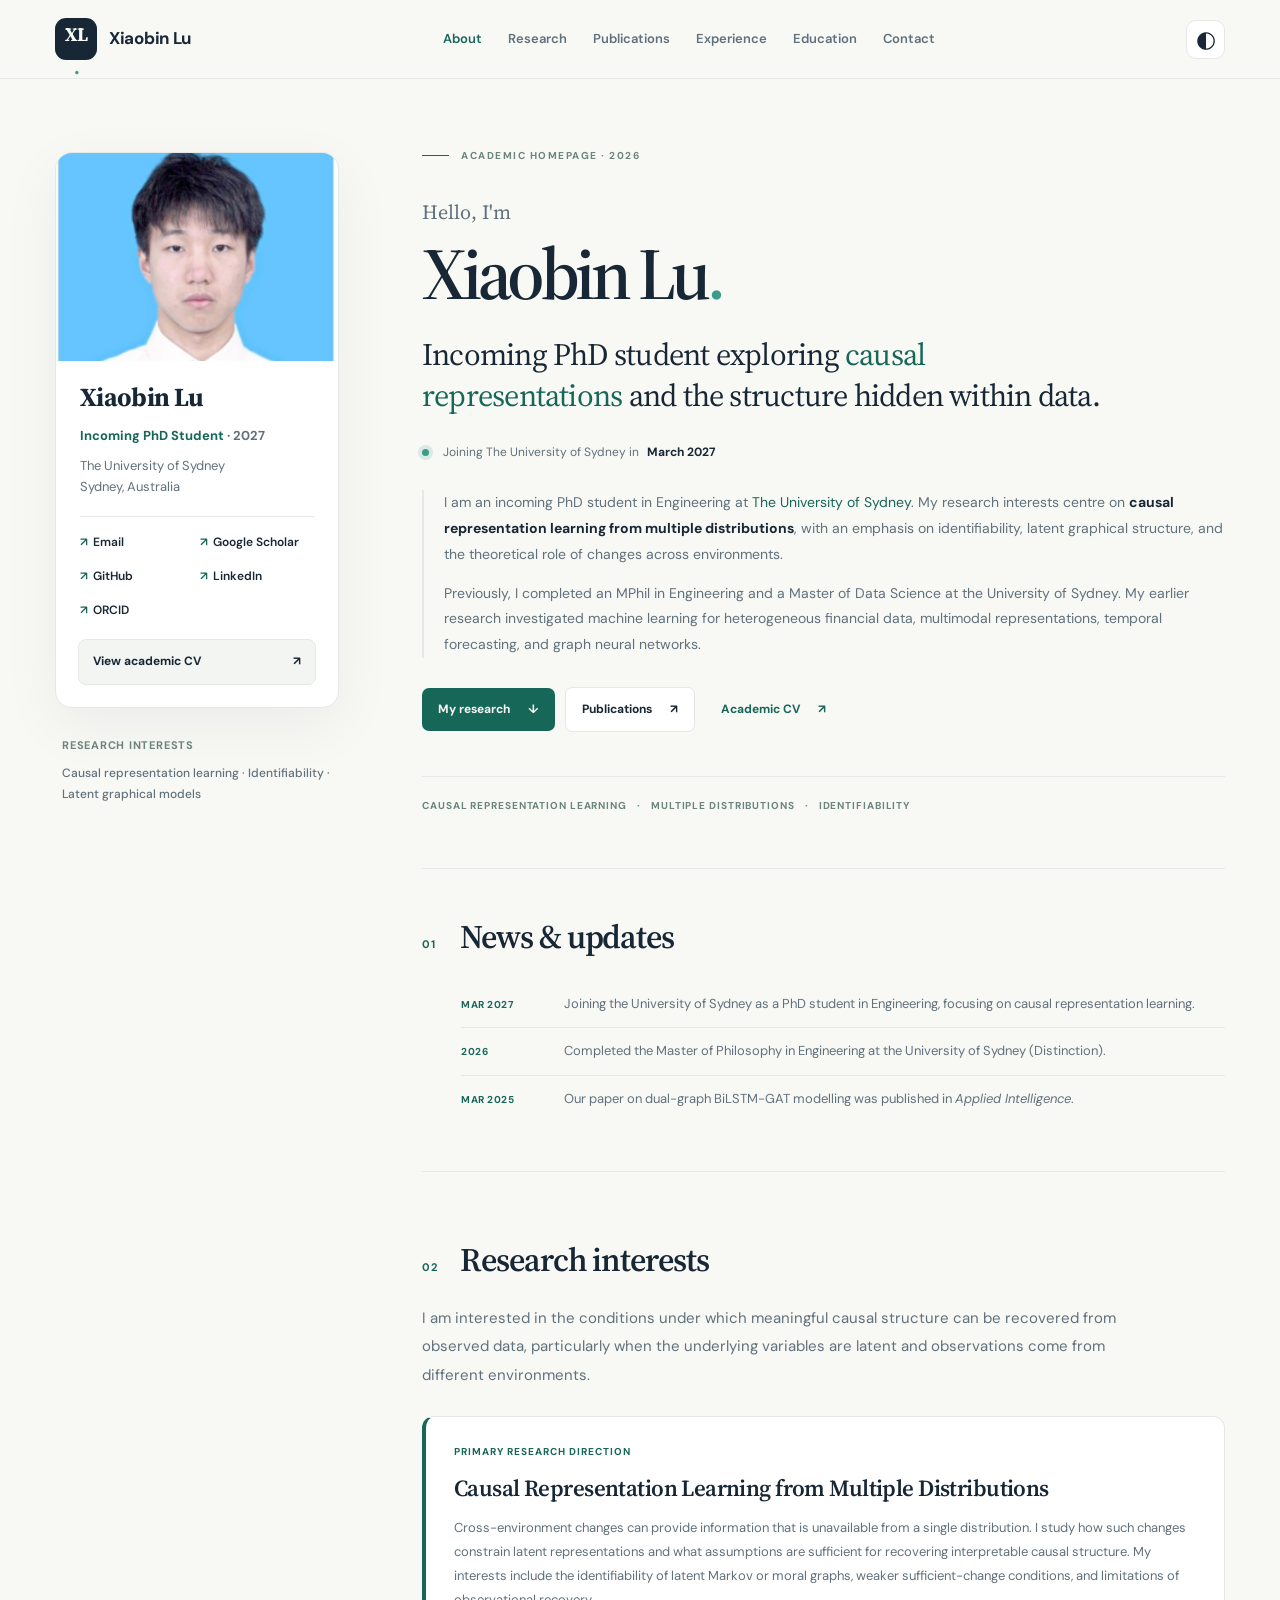
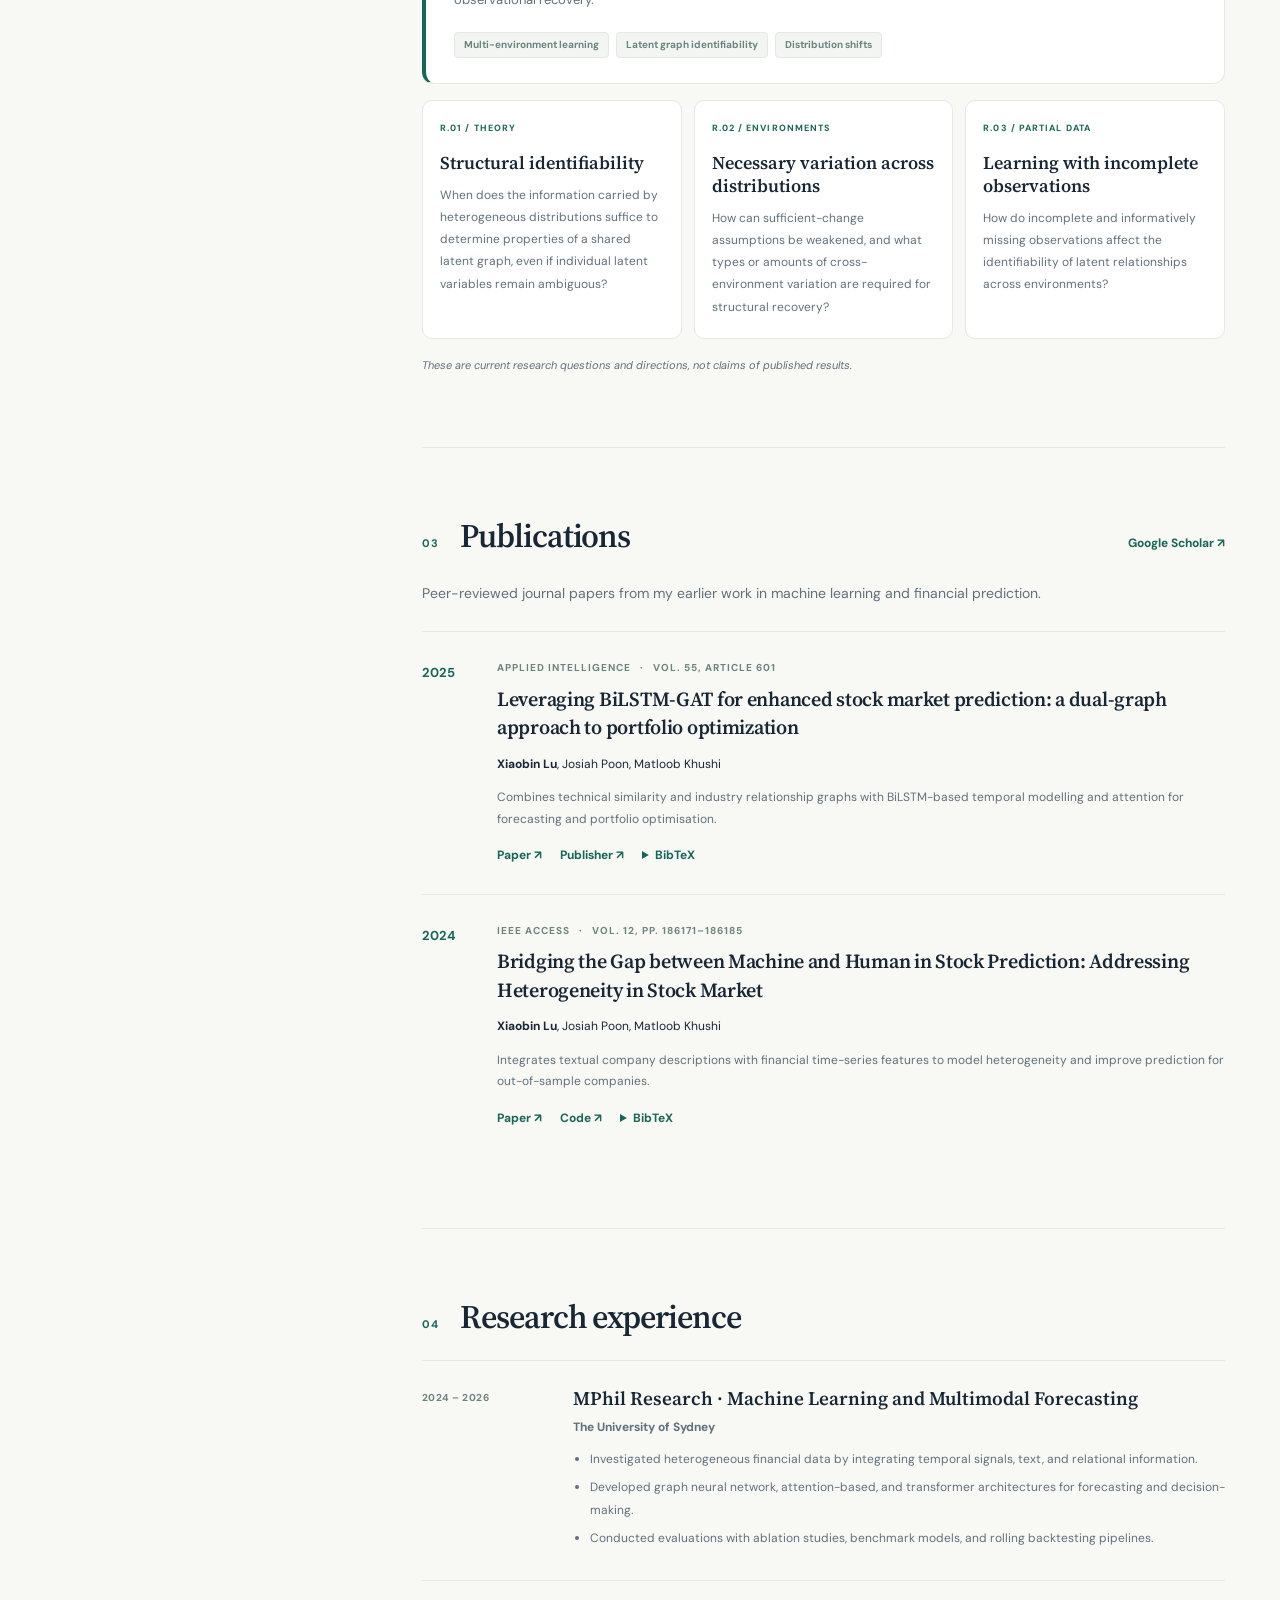
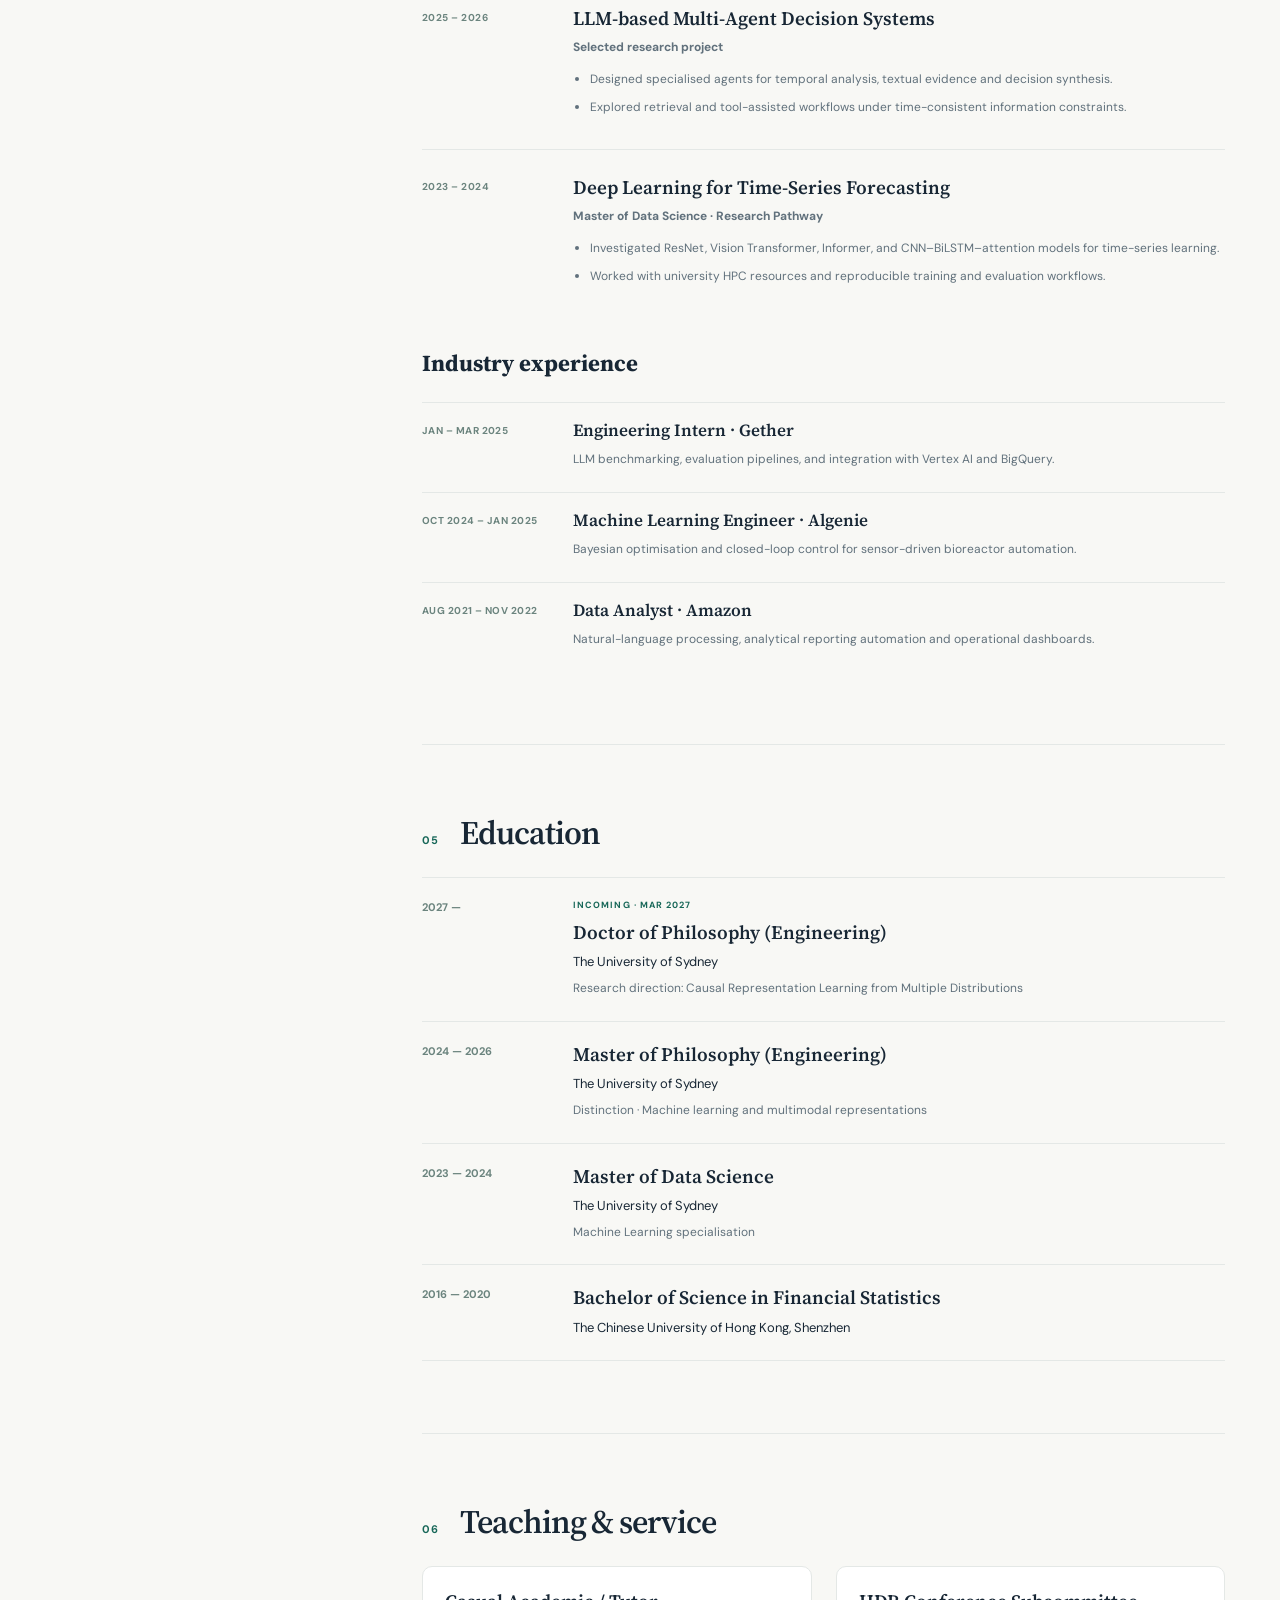
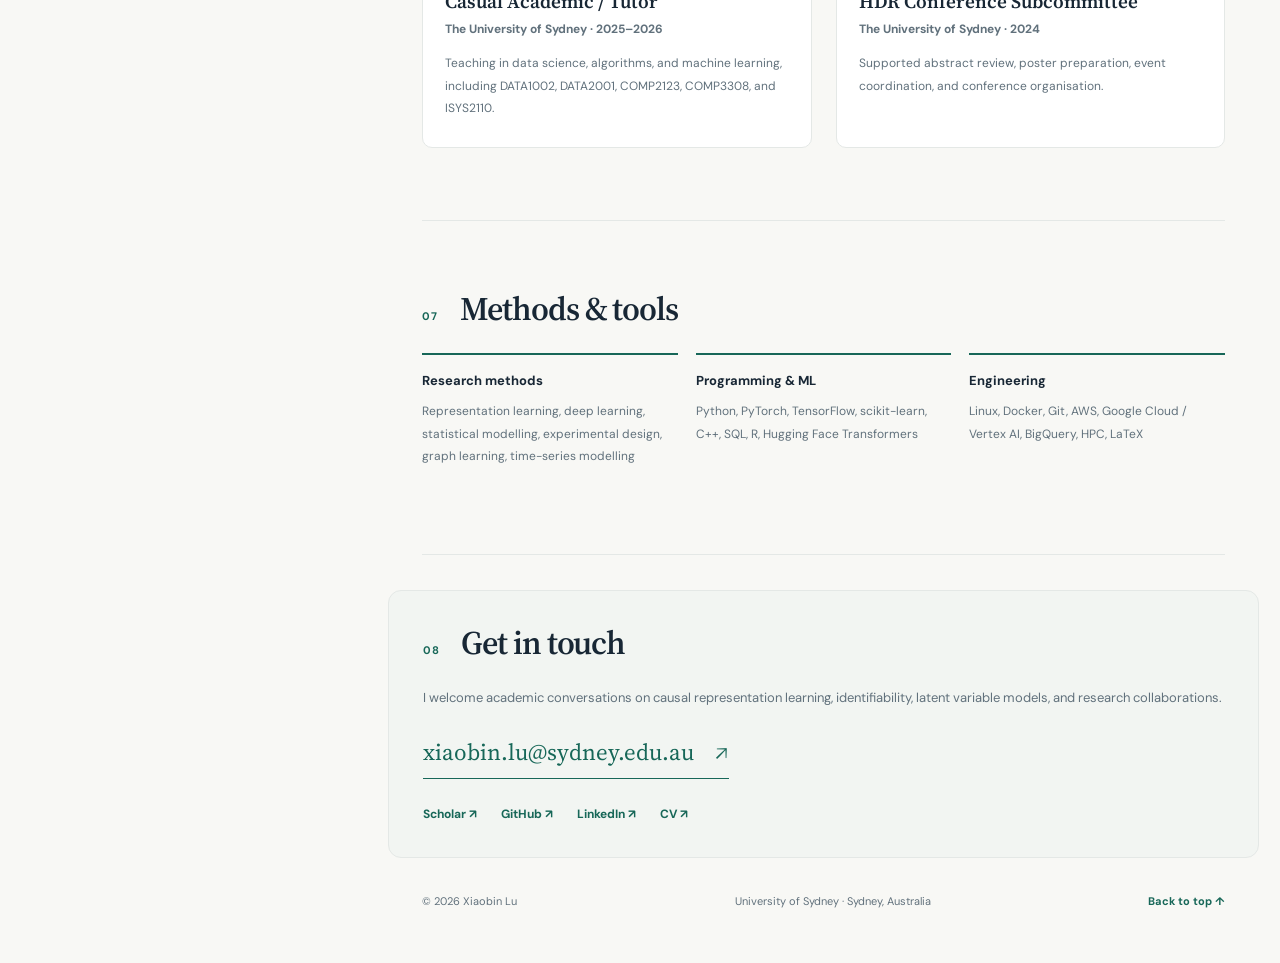
==== commit d91fbb1e: "Display personal profile photo on homepage" ====
--- a/index.html
+++ b/index.html
@@ -37,7 +37,11 @@
 <div class="wrap page" id="home">
   <aside class="sidebar" aria-label="Academic profile">
     <div class="identity-card">
-      <div class="portrait" role="img" aria-label="Typographic initials XL, replaceable with a personal portrait"><div class="portrait-orbit orbit-a"></div><div class="portrait-orbit orbit-b"></div><strong>XL<span>.</span></strong><small>ACADEMIC PROFILE</small></div>
+      <div class="portrait">
+  <img src="assets/profile.jpg"
+       alt="Portrait of Xiaobin Lu"
+       class="profile-photo">
+</div>
       <div class="identity-body">
         <div class="identity-name">Xiaobin Lu</div>
         <p class="identity-role">Incoming PhD Student <span>· 2027</span></p>
--- a/styles.css
+++ b/styles.css
@@ -6,3 +6,21 @@
 @media(max-width:600px){.wrap{width:calc(100% - 36px)}.header-inner{min-height:66px}.top-nav{top:65px}.logo-text{font-size:15px}.identity-card{grid-template-columns:105px minmax(0,1fr)}.portrait{min-height:217px}.portrait strong{font-size:34px}.portrait small{font-size:6px;letter-spacing:.06em}.identity-body{padding:14px 14px 9px}.identity-name{font-size:21px}.identity-role{margin:7px 0;font-size:11px}.identity-affiliation{font-size:11px}.identity-links{padding:0 14px 8px;grid-template-columns:repeat(2,max-content);gap:4px 10px}.identity-links a{font-size:10px}.cv-link{margin:0 14px 14px;padding:7px 10px;font-size:10px}.section{padding:45px 0 48px}.intro{padding-top:42px}.intro h1{font-size:56px}.headline{font-size:24px}.academic-affiliation{font-size:11px;flex-wrap:wrap}.topic-band{gap:8px;font-size:9px}.section h2{font-size:28px}.section-title{gap:9px}.section-number{flex-basis:23px}.news-list{margin-left:0}.news-list div{grid-template-columns:70px minmax(0,1fr);gap:8px}.research-feature{padding:22px 19px}.research-feature h3{font-size:21px}.research-cards{grid-template-columns:1fr;gap:8px}.mini-card{padding:19px 18px}.mini-card:last-child{grid-column:auto}.publication{grid-template-columns:1fr;gap:4px}.pub-year{font-size:11px}.entry,.education-item{grid-template-columns:1fr;gap:5px}.entry-date{font-size:10px}.entry h3,.education-item h3{font-size:18px}.split-info,.skills-grid{grid-template-columns:1fr;gap:12px}.contact-section{margin:15px 0 0;padding:23px 18px}.contact-email{font-size:19px}.footer{justify-content:flex-start;gap:10px 24px}.section-action{font-size:10px}}
 @media(prefers-reduced-motion:reduce){html{scroll-behavior:auto}*,*:before,*:after{animation-duration:.01ms!important;transition-duration:.01ms!important}}
 @media print{.site-header,.sidebar,.intro-actions,.topic-band,.footer,.contact-section,.paper-actions,.research-disclaimer{display:none!important}.page{display:block}.content{width:100%}.section{break-inside:avoid;padding:18px 0}.intro{padding:0}.research-cards{grid-template-columns:repeat(3,1fr)}body{background:white;color:black;font-size:11pt}.wrap{width:100%}a{color:black!important}}
+
+/* Personal academic portrait */
+.portrait {
+  position: relative;
+  overflow: hidden;
+}
+
+.portrait .profile-photo {
+  position: absolute;
+  inset: 0;
+  width: 100%;
+  height: 100%;
+  object-fit: cover;
+  object-position: center 35%;
+  border-radius: inherit;
+  display: block;
+  z-index: 3;
+}
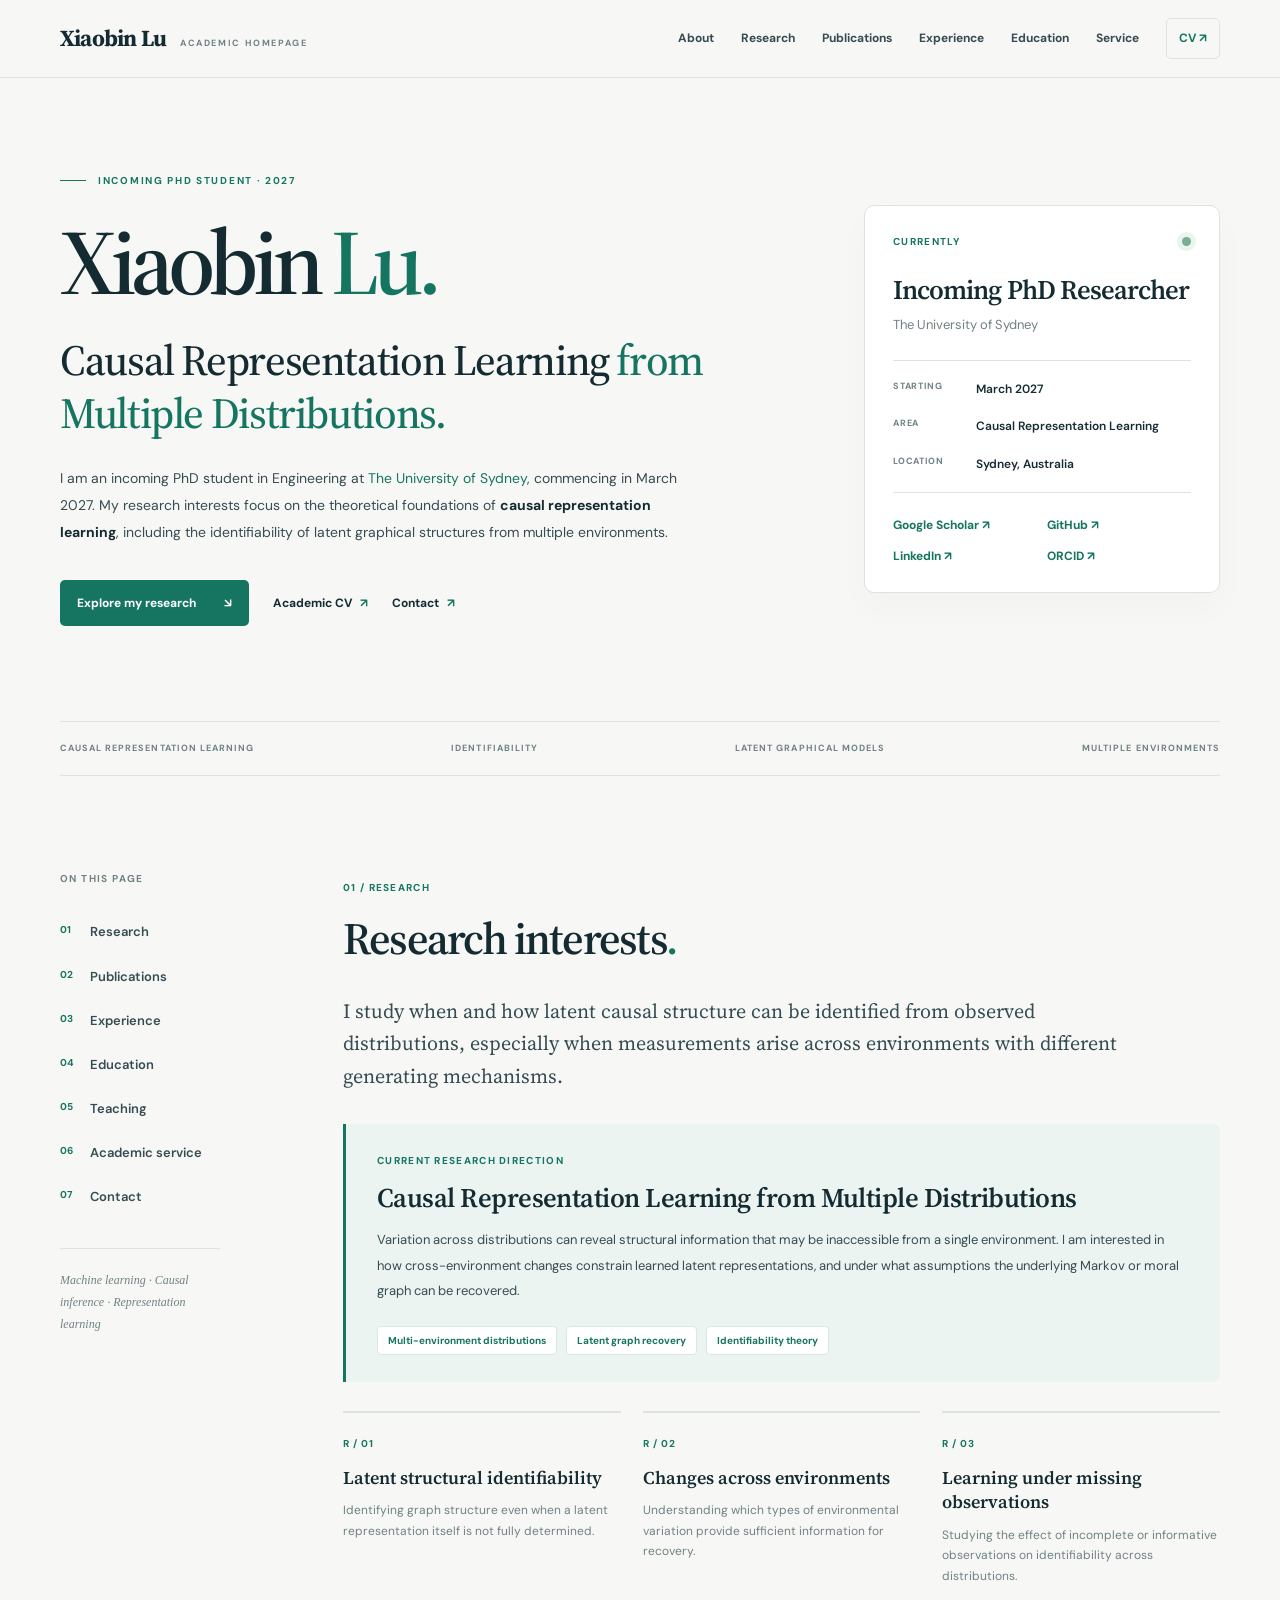
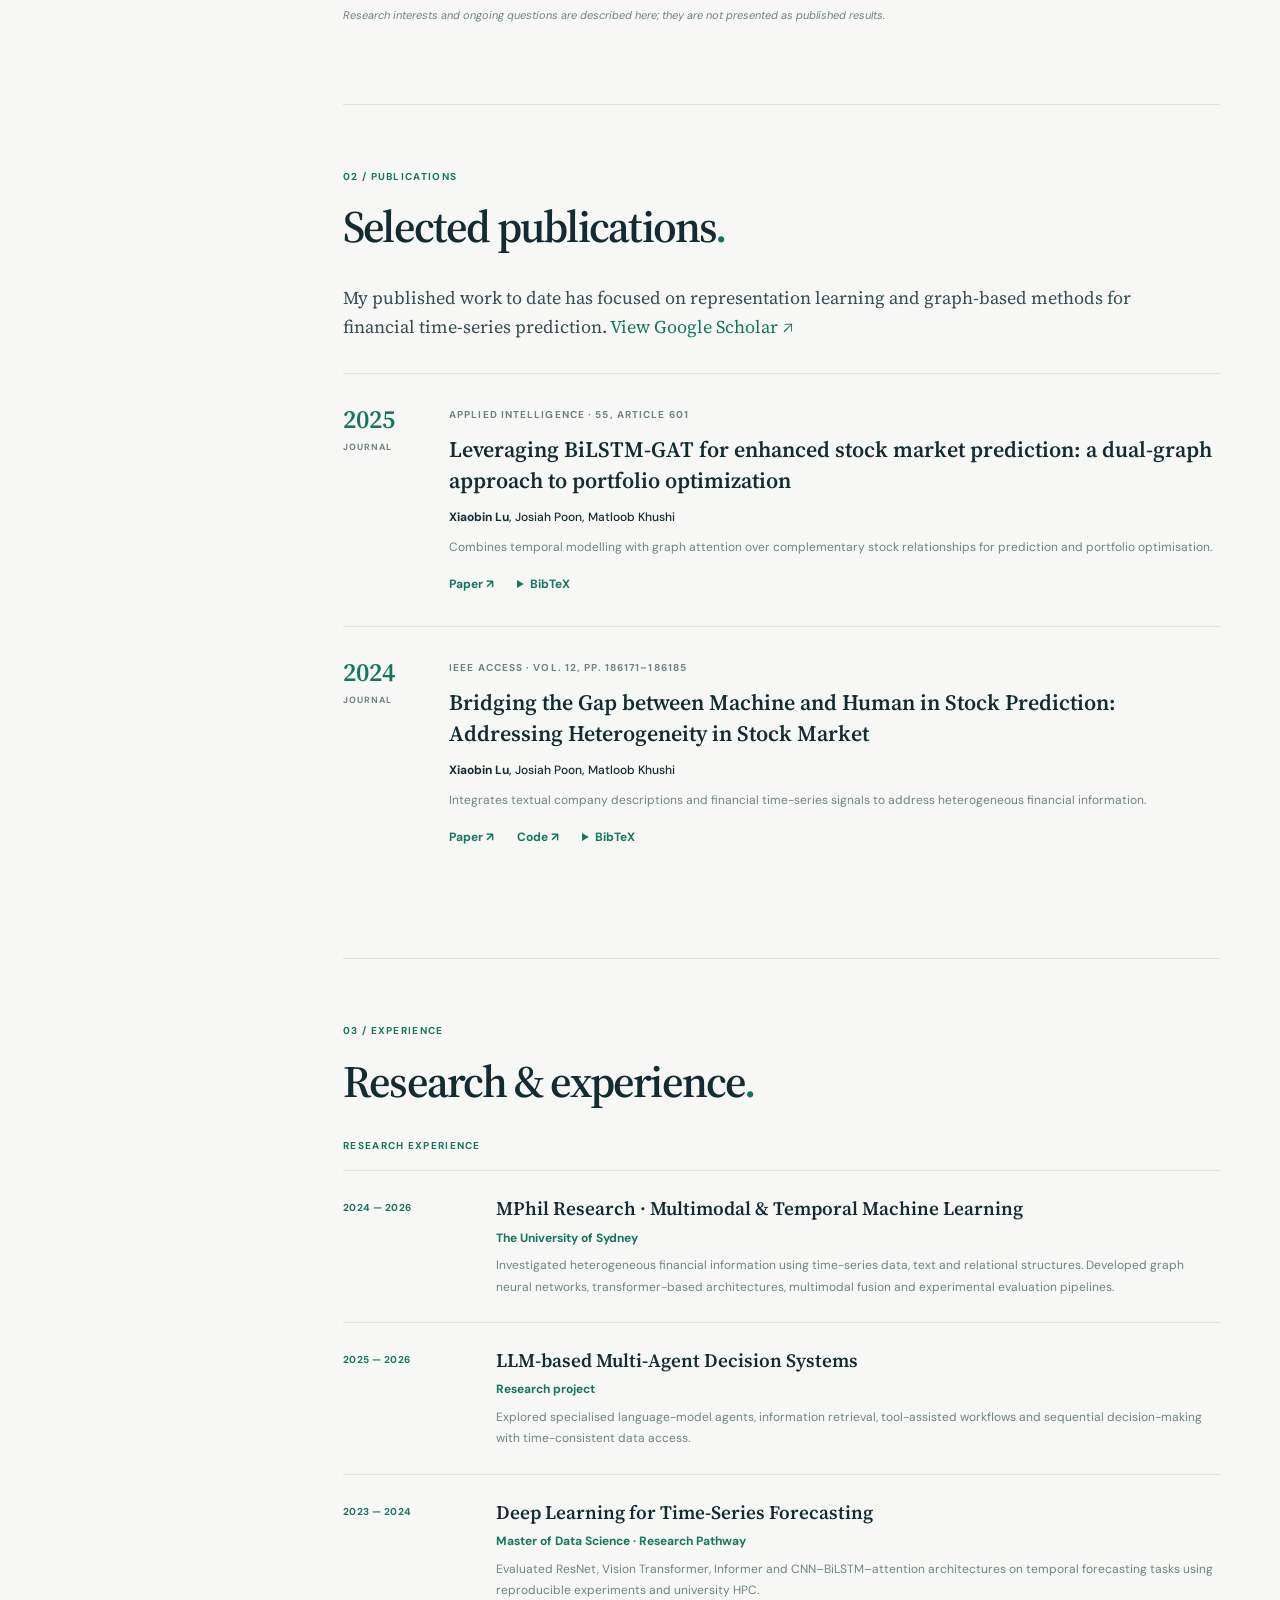
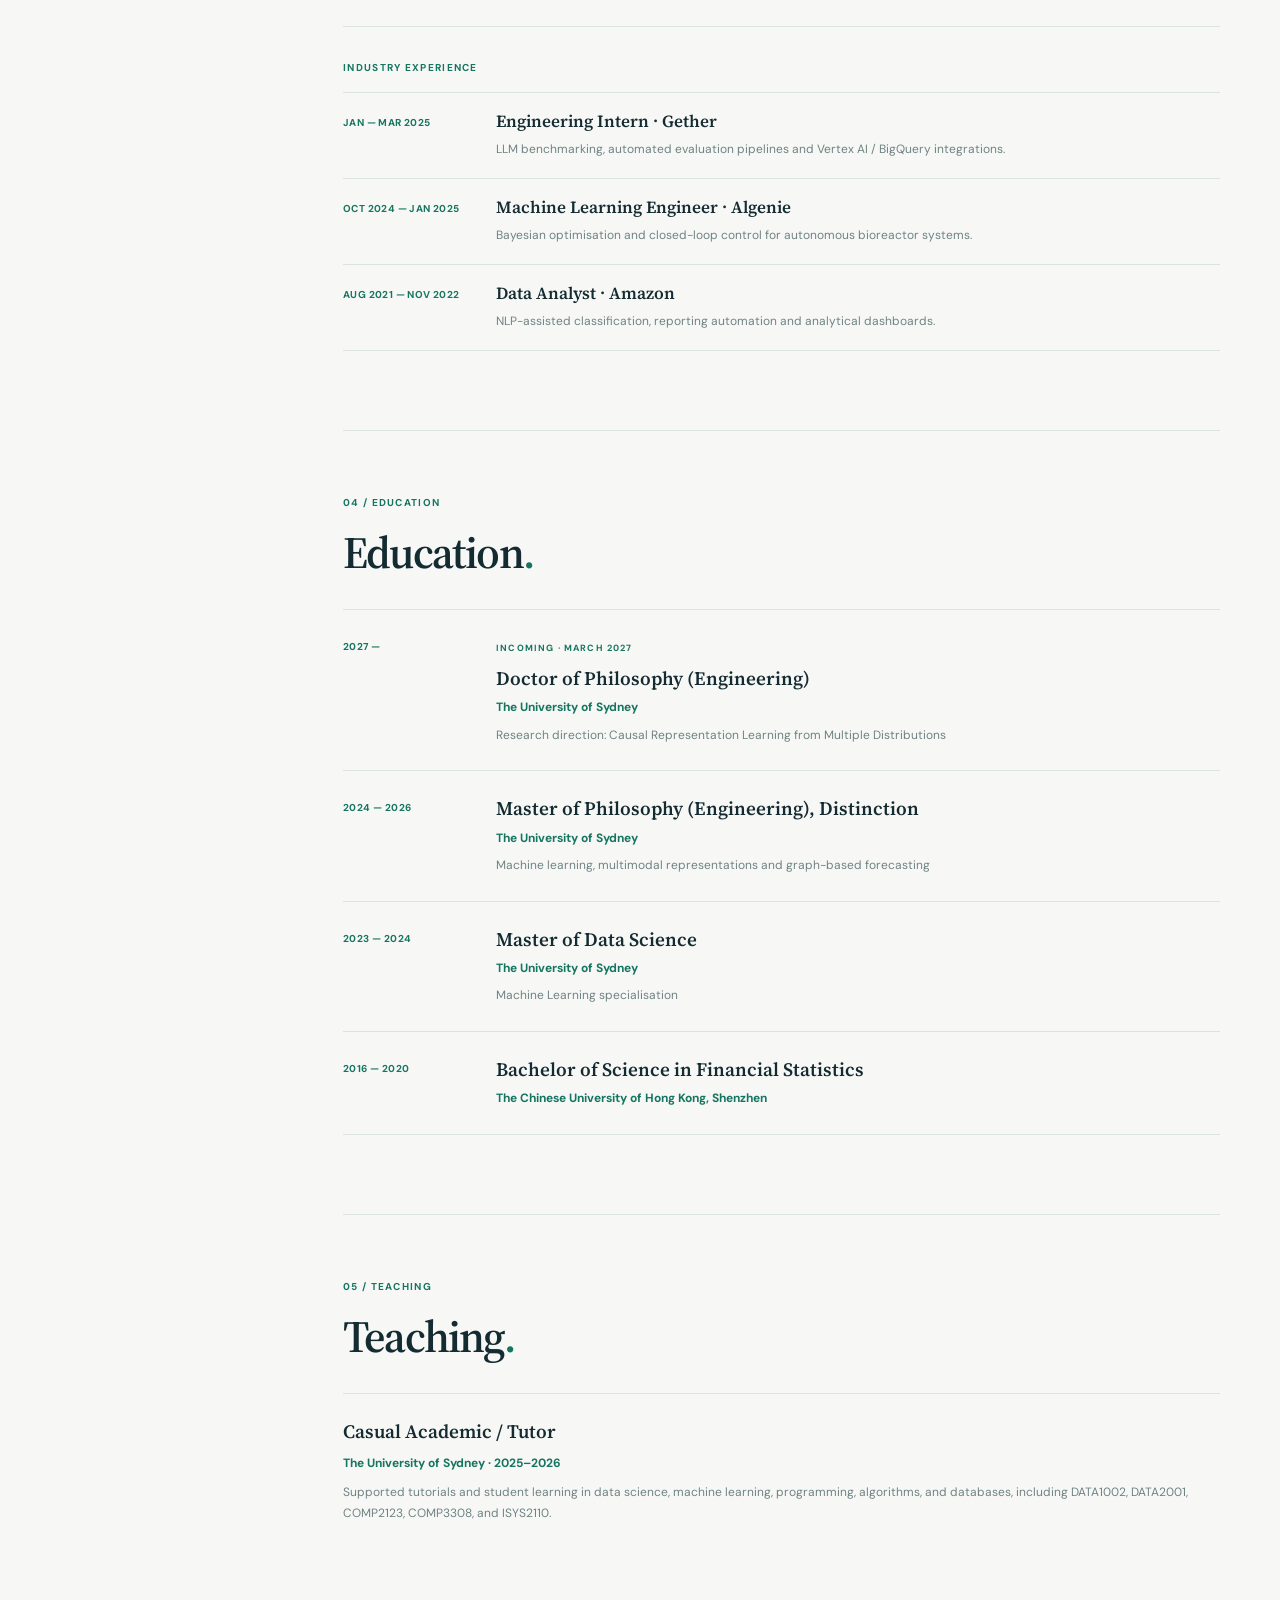
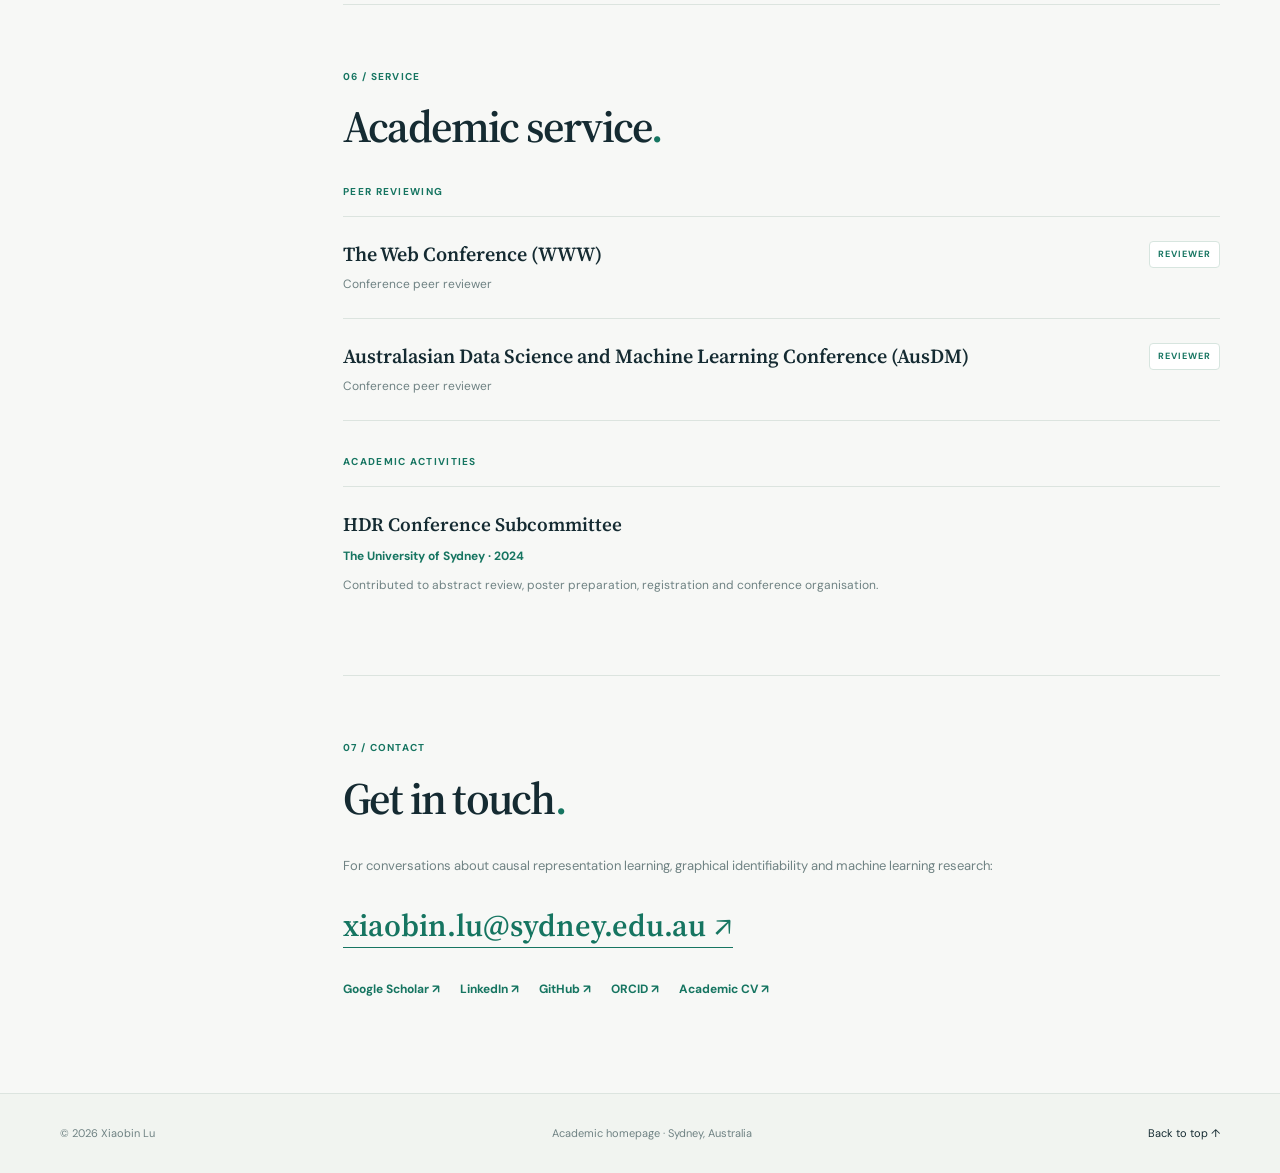
==== commit cbf1b05a: "Redesign academic homepage and add reviewer service" ====
--- a/index.html
+++ b/index.html
@@ -1,98 +1,93 @@
 <!doctype html>
-<html lang="en" data-theme="light">
+<html lang="en">
 <head>
   <meta charset="utf-8">
   <meta name="viewport" content="width=device-width, initial-scale=1">
-  <meta name="color-scheme" content="light dark">
-  <meta name="description" content="Xiaobin Lu — incoming PhD student at the University of Sydney in 2027. Research in causal representation learning from multiple distributions and latent structure identifiability.">
-  <meta property="og:title" content="Xiaobin Lu · Academic Homepage">
+  <meta name="theme-color" content="#f7f8f6">
+  <meta name="description" content="Academic homepage of Xiaobin Lu, incoming PhD student (2027) at the University of Sydney. Causal representation learning from multiple distributions, latent graph identifiability, and machine learning.">
+  <meta property="og:title" content="Xiaobin Lu | Academic Homepage">
   <meta property="og:type" content="website">
   <meta property="og:url" content="https://xilu5047.github.io/">
-  <meta property="og:description" content="Incoming PhD Student (2027) · Causal Representation Learning from Multiple Distributions · University of Sydney">
-  <meta name="author" content="Xiaobin Lu">
+  <meta property="og:description" content="Incoming PhD Student, University of Sydney (2027). Causal Representation Learning from Multiple Distributions.">
   <link rel="canonical" href="https://xilu5047.github.io/">
   <link rel="icon" href="assets/favicon.svg" type="image/svg+xml">
   <link rel="preconnect" href="https://fonts.googleapis.com">
   <link rel="preconnect" href="https://fonts.gstatic.com" crossorigin>
   <link href="https://fonts.googleapis.com/css2?family=DM+Sans:wght@400;500;600;700&family=Source+Serif+4:wght@400;500;600;700&display=swap" rel="stylesheet">
   <link rel="stylesheet" href="styles.css">
-  <script>try{let t=localStorage.getItem('xl-academic-theme');if(t==='dark'||t==='light')document.documentElement.dataset.theme=t;else if(window.matchMedia('(prefers-color-scheme:dark)').matches)document.documentElement.dataset.theme='dark'}catch(e){}</script>
-  <script type="application/ld+json">{"@context":"https://schema.org","@type":"Person","name":"Xiaobin Lu","url":"https://xilu5047.github.io/","description":"Incoming PhD student at the University of Sydney (2027), focusing on causal representation learning from multiple distributions","affiliation":{"@type":"CollegeOrUniversity","name":"The University of Sydney"},"sameAs":["https://www.linkedin.com/in/xiaobin-lu-9487b4174/","https://scholar.google.com/citations?user=zEEkIGYAAAAJ","https://github.com/xilu5047","https://orcid.org/0009-0007-6135-4813"]}</script>
-  <title>Xiaobin Lu · Academic Homepage</title>
+  <script type="application/ld+json">{"@context":"https://schema.org","@type":"Person","name":"Xiaobin Lu","url":"https://xilu5047.github.io/","description":"Incoming PhD student (2027) in causal representation learning from multiple distributions","affiliation":{"@type":"CollegeOrUniversity","name":"The University of Sydney"},"sameAs":["https://www.linkedin.com/in/xiaobin-lu-9487b4174/","https://scholar.google.com/citations?user=zEEkIGYAAAAJ","https://github.com/xilu5047","https://orcid.org/0009-0007-6135-4813"]}</script>
+  <title>Xiaobin Lu | Academic Homepage</title>
 </head>
 <body>
-<a href="#content" class="skip-link">Skip to main content</a>
+<a class="skip-link" href="#main">Skip to content</a>
 <header class="site-header">
-  <div class="header-inner wrap">
-    <a href="#home" class="logo" aria-label="Xiaobin Lu homepage"><span class="logo-mark">XL<span>.</span></span><span class="logo-text">Xiaobin Lu</span></a>
-    <nav id="main-nav" class="top-nav" aria-label="Main navigation">
-      <a href="#about">About</a><a href="#research">Research</a><a href="#publications">Publications</a><a href="#experience">Experience</a><a href="#education">Education</a><a href="#contact">Contact</a>
+  <div class="wrap header-inner">
+    <a class="brand" href="#top" aria-label="Xiaobin Lu homepage"><strong>Xiaobin Lu</strong><span>ACADEMIC HOMEPAGE</span></a>
+    <button class="menu-toggle" id="menu-toggle" type="button" aria-expanded="false" aria-controls="main-navigation">Menu <span aria-hidden="true">☰</span></button>
+    <nav class="nav" id="main-navigation" aria-label="Primary navigation">
+      <a href="#about">About</a><a href="#research">Research</a><a href="#publications">Publications</a><a href="#experience">Experience</a><a href="#education">Education</a><a href="#service">Service</a><a class="nav-cv" href="cv.html">CV <span aria-hidden="true">↗</span></a>
     </nav>
-    <div class="header-controls">
-      <button id="theme-toggle" class="theme-button" aria-label="Toggle dark mode" title="Toggle colour theme" type="button">◐</button>
-      <button id="nav-toggle" class="nav-button" aria-expanded="false" aria-controls="main-nav" aria-label="Open menu" type="button"><span></span><span></span><span></span></button>
-    </div>
   </div>
 </header>
-<div class="wrap page" id="home">
-  <aside class="sidebar" aria-label="Academic profile">
-    <div class="identity-card">
-      <div class="portrait">
-  <img src="assets/profile.jpg"
-       alt="Portrait of Xiaobin Lu"
-       class="profile-photo">
-</div>
-      <div class="identity-body">
-        <div class="identity-name">Xiaobin Lu</div>
-        <p class="identity-role">Incoming PhD Student <span>· 2027</span></p>
-        <p class="identity-affiliation">The University of Sydney<br>Sydney, Australia</p>
+<div id="top"></div>
+<main id="main">
+  <section class="hero wrap" id="about" aria-labelledby="hero-title">
+    <div class="hero-copy">
+      <p class="overline"><span class="tiny-rule"></span> INCOMING PHD STUDENT · 2027</p>
+      <h1 id="hero-title">Xiaobin <em>Lu.</em></h1>
+      <p class="hero-subtitle">Causal Representation Learning <span>from Multiple Distributions.</span></p>
+      <p class="hero-intro">I am an incoming PhD student in Engineering at <a href="https://www.sydney.edu.au/" target="_blank" rel="noopener noreferrer">The University of Sydney</a>, commencing in March 2027. My research interests focus on the theoretical foundations of <strong>causal representation learning</strong>, including the identifiability of latent graphical structures from multiple environments.</p>
+      <div class="hero-links"><a class="primary-link" href="#research">Explore my research <span aria-hidden="true">↘</span></a><a class="quiet-link" href="cv.html">Academic CV <span aria-hidden="true">↗</span></a><a class="quiet-link" href="mailto:xiaobin.lu@sydney.edu.au">Contact <span aria-hidden="true">↗</span></a></div>
+    </div>
+    <aside class="profile-summary" aria-label="Academic profile summary">
+      <div class="summary-head"><span class="summary-label">CURRENTLY</span><span class="status-dot" aria-hidden="true"></span></div>
+      <p class="summary-title">Incoming PhD Researcher</p>
+      <p class="summary-uni">The University of Sydney</p>
+      <div class="summary-lines">
+        <div><span>STARTING</span><strong>March 2027</strong></div>
+        <div><span>AREA</span><strong>Causal Representation Learning</strong></div>
+        <div><span>LOCATION</span><strong>Sydney, Australia</strong></div>
       </div>
-      <div class="identity-divider"></div>
-      <div class="identity-links">
-        <a href="mailto:xiaobin.lu@sydney.edu.au"><span aria-hidden="true">↗</span>Email</a>
-        <a href="https://scholar.google.com/citations?user=zEEkIGYAAAAJ&hl=en" target="_blank" rel="noopener noreferrer"><span aria-hidden="true">↗</span>Google Scholar</a>
-        <a href="https://github.com/xilu5047" target="_blank" rel="noopener noreferrer"><span aria-hidden="true">↗</span>GitHub</a>
-        <a href="https://www.linkedin.com/in/xiaobin-lu-9487b4174/" target="_blank" rel="noopener noreferrer"><span aria-hidden="true">↗</span>LinkedIn</a>
-        <a href="https://orcid.org/0009-0007-6135-4813" target="_blank" rel="noopener noreferrer"><span aria-hidden="true">↗</span>ORCID</a>
-      </div>
-      <a class="cv-link" href="cv.html">View academic CV <span aria-hidden="true">↗</span></a>
-    </div>
-    <p class="side-note">Research interests <span>Causal representation learning · Identifiability · Latent graphical models</span></p>
-  </aside>
-  <main id="content" class="content">
-    <section class="intro section" id="about" aria-labelledby="about-title">
-      <p class="eyebrow"><span class="eyebrow-rule"></span> ACADEMIC HOMEPAGE · 2026</p>
-      <p class="intro-kicker">Hello, I'm</p>
-      <h1 id="about-title">Xiaobin Lu<span class="period">.</span></h1>
-      <p class="headline">Incoming PhD student exploring <em>causal representations</em> and the structure hidden within data.</p>
-      <div class="academic-affiliation"><span class="status-marker"></span> Joining The University of Sydney in <strong>March 2027</strong></div>
-      <div class="intro-copy">
-        <p>I am an incoming PhD student in Engineering at <a href="https://www.sydney.edu.au/" target="_blank" rel="noopener noreferrer">The University of Sydney</a>. My research interests centre on <strong>causal representation learning from multiple distributions</strong>, with an emphasis on identifiability, latent graphical structure, and the theoretical role of changes across environments.</p>
-        <p>Previously, I completed an MPhil in Engineering and a Master of Data Science at the University of Sydney. My earlier research investigated machine learning for heterogeneous financial data, multimodal representations, temporal forecasting, and graph neural networks.</p>
-      </div>
-      <div class="intro-actions"><a class="btn btn-primary" href="#research">My research <span>↓</span></a><a class="btn btn-secondary" href="#publications">Publications <span>↗</span></a><a class="btn btn-text" href="cv.html">Academic CV <span>↗</span></a></div>
-      <div class="topic-band" aria-label="Research topics"><span>CAUSAL REPRESENTATION LEARNING</span><b>·</b><span>MULTIPLE DISTRIBUTIONS</span><b>·</b><span>IDENTIFIABILITY</span></div>
-    </section>
-    <section class="section compact-section" id="news" aria-labelledby="news-title">
-      <div class="section-title"><span class="section-number">01</span><h2 id="news-title">News & updates</h2></div>
-      <div class="news-list"><div><time>MAR 2027</time><p>Joining the University of Sydney as a PhD student in Engineering, focusing on causal representation learning.</p></div><div><time>2026</time><p>Completed the Master of Philosophy in Engineering at the University of Sydney (Distinction).</p></div><div><time>MAR 2025</time><p>Our paper on dual-graph BiLSTM-GAT modelling was published in <em>Applied Intelligence</em>.</p></div></div>
-    </section>
-    <section class="section" id="research" aria-labelledby="research-title">
-      <div class="section-title"><span class="section-number">02</span><h2 id="research-title">Research interests</h2></div>
-      <p class="section-lead">I am interested in the conditions under which meaningful causal structure can be recovered from observed data, particularly when the underlying variables are latent and observations come from different environments.</p>
-      <div class="research-feature"><div class="feature-overline">PRIMARY RESEARCH DIRECTION</div><h3>Causal Representation Learning from Multiple Distributions</h3><p>Cross-environment changes can provide information that is unavailable from a single distribution. I study how such changes constrain latent representations and what assumptions are sufficient for recovering interpretable causal structure. My interests include the identifiability of latent Markov or moral graphs, weaker sufficient-change conditions, and limitations of observational recovery.</p><div class="feature-tags"><span>Multi-environment learning</span><span>Latent graph identifiability</span><span>Distribution shifts</span></div></div>
-      <div class="research-cards">
-        <article class="mini-card"><div class="mini-index">R.01 / THEORY</div><h3>Structural identifiability</h3><p>When does the information carried by heterogeneous distributions suffice to determine properties of a shared latent graph, even if individual latent variables remain ambiguous?</p></article>
-        <article class="mini-card"><div class="mini-index">R.02 / ENVIRONMENTS</div><h3>Necessary variation across distributions</h3><p>How can sufficient-change assumptions be weakened, and what types or amounts of cross-environment variation are required for structural recovery?</p></article>
-        <article class="mini-card"><div class="mini-index">R.03 / PARTIAL DATA</div><h3>Learning with incomplete observations</h3><p>How do incomplete and informatively missing observations affect the identifiability of latent relationships across environments?</p></article>
-      </div>
-      <p class="research-disclaimer">These are current research questions and directions, not claims of published results.</p>
-    </section>
-    <section class="section" id="publications" aria-labelledby="publication-title">
-      <div class="section-title"><span class="section-number">03</span><h2 id="publication-title">Publications</h2><a class="section-action" href="https://scholar.google.com/citations?user=zEEkIGYAAAAJ&hl=en" target="_blank" rel="noopener noreferrer">Google Scholar ↗</a></div>
-      <p class="section-lead small">Peer-reviewed journal papers from my earlier work in machine learning and financial prediction.</p>
-      <ol class="publications">
-        <li class="publication"><span class="pub-year">2025</span><div class="publication-content"><div class="pub-meta">APPLIED INTELLIGENCE <span>·</span> VOL. 55, ARTICLE 601</div><h3><a href="https://doi.org/10.1007/s10489-025-06462-w" target="_blank" rel="noopener noreferrer">Leveraging BiLSTM-GAT for enhanced stock market prediction: a dual-graph approach to portfolio optimization</a></h3><p class="authors"><strong>Xiaobin Lu</strong>, Josiah Poon, Matloob Khushi</p><p>Combines technical similarity and industry relationship graphs with BiLSTM-based temporal modelling and attention for forecasting and portfolio optimisation.</p><div class="paper-actions"><a href="https://doi.org/10.1007/s10489-025-06462-w" target="_blank" rel="noopener noreferrer">Paper ↗</a><a href="https://link.springer.com/article/10.1007/s10489-025-06462-w" target="_blank" rel="noopener noreferrer">Publisher ↗</a><details><summary>BibTeX</summary><pre>@article{lu2025bilstmgat,
+      <div class="summary-social"><a href="https://scholar.google.com/citations?user=zEEkIGYAAAAJ&hl=en" target="_blank" rel="noopener noreferrer">Google Scholar ↗</a><a href="https://github.com/xilu5047" target="_blank" rel="noopener noreferrer">GitHub ↗</a><a href="https://www.linkedin.com/in/xiaobin-lu-9487b4174/" target="_blank" rel="noopener noreferrer">LinkedIn ↗</a><a href="https://orcid.org/0009-0007-6135-4813" target="_blank" rel="noopener noreferrer">ORCID ↗</a></div>
+    </aside>
+  </section>
+
+  <div class="wrap info-strip" aria-label="Research themes"><span>CAUSAL REPRESENTATION LEARNING</span><span>IDENTIFIABILITY</span><span>LATENT GRAPHICAL MODELS</span><span>MULTIPLE ENVIRONMENTS</span></div>
+
+  <div class="wrap page-grid">
+    <aside class="index-nav" aria-label="Section index">
+      <span class="index-heading">ON THIS PAGE</span>
+      <a href="#research"><span>01</span> Research</a>
+      <a href="#publications"><span>02</span> Publications</a>
+      <a href="#experience"><span>03</span> Experience</a>
+      <a href="#education"><span>04</span> Education</a>
+      <a href="#teaching"><span>05</span> Teaching</a>
+      <a href="#service"><span>06</span> Academic service</a>
+      <a href="#contact"><span>07</span> Contact</a>
+      <div class="index-note">Machine learning · Causal inference · Representation learning</div>
+    </aside>
+    <div class="page-content">
+      <section class="content-section" id="research" aria-labelledby="research-title">
+        <div class="section-head"><span class="section-count">01 / RESEARCH</span><h2 id="research-title">Research interests<span class="accent-period">.</span></h2></div>
+        <p class="section-lede">I study when and how latent causal structure can be identified from observed distributions, especially when measurements arise across environments with different generating mechanisms.</p>
+        <div class="featured-research">
+          <div class="small-label">CURRENT RESEARCH DIRECTION</div>
+          <h3>Causal Representation Learning from Multiple Distributions</h3>
+          <p>Variation across distributions can reveal structural information that may be inaccessible from a single environment. I am interested in how cross-environment changes constrain learned latent representations, and under what assumptions the underlying Markov or moral graph can be recovered.</p>
+          <div class="tag-row"><span>Multi-environment distributions</span><span>Latent graph recovery</span><span>Identifiability theory</span></div>
+        </div>
+        <div class="research-list">
+          <div><span class="item-number">R / 01</span><h3>Latent structural identifiability</h3><p>Identifying graph structure even when a latent representation itself is not fully determined.</p></div>
+          <div><span class="item-number">R / 02</span><h3>Changes across environments</h3><p>Understanding which types of environmental variation provide sufficient information for recovery.</p></div>
+          <div><span class="item-number">R / 03</span><h3>Learning under missing observations</h3><p>Studying the effect of incomplete or informative observations on identifiability across distributions.</p></div>
+        </div>
+        <p class="research-note">Research interests and ongoing questions are described here; they are not presented as published results.</p>
+      </section>
+
+      <section class="content-section" id="publications" aria-labelledby="publications-title">
+        <div class="section-head"><span class="section-count">02 / PUBLICATIONS</span><h2 id="publications-title">Selected publications<span class="accent-period">.</span></h2></div>
+        <p class="section-lede tight">My published work to date has focused on representation learning and graph-based methods for financial time-series prediction. <a href="https://scholar.google.com/citations?user=zEEkIGYAAAAJ&hl=en" target="_blank" rel="noopener noreferrer">View Google Scholar ↗</a></p>
+        <article class="publication"><div class="pub-aside">2025<span>JOURNAL</span></div><div class="pub-body"><div class="pub-venue">APPLIED INTELLIGENCE · 55, ARTICLE 601</div><h3><a href="https://doi.org/10.1007/s10489-025-06462-w" target="_blank" rel="noopener noreferrer">Leveraging BiLSTM-GAT for enhanced stock market prediction: a dual-graph approach to portfolio optimization</a></h3><p class="authors"><strong>Xiaobin Lu</strong>, Josiah Poon, Matloob Khushi</p><p>Combines temporal modelling with graph attention over complementary stock relationships for prediction and portfolio optimisation.</p><div class="pub-links"><a href="https://doi.org/10.1007/s10489-025-06462-w" target="_blank" rel="noopener noreferrer">Paper ↗</a><details><summary>BibTeX</summary><pre>@article{lu2025bilstmgat,
   title={Leveraging BiLSTM-GAT for enhanced stock market prediction: a dual-graph approach to portfolio optimization},
   author={Lu, Xiaobin and Poon, Josiah and Khushi, Matloob},
   journal={Applied Intelligence},
@@ -100,8 +95,8 @@
   pages={601},
   year={2025},
   doi={10.1007/s10489-025-06462-w}
-}</pre></details></div></div></li>
-        <li class="publication"><span class="pub-year">2024</span><div class="publication-content"><div class="pub-meta">IEEE ACCESS <span>·</span> VOL. 12, PP. 186171–186185</div><h3><a href="https://doi.org/10.1109/ACCESS.2024.3511613" target="_blank" rel="noopener noreferrer">Bridging the Gap between Machine and Human in Stock Prediction: Addressing Heterogeneity in Stock Market</a></h3><p class="authors"><strong>Xiaobin Lu</strong>, Josiah Poon, Matloob Khushi</p><p>Integrates textual company descriptions with financial time-series features to model heterogeneity and improve prediction for out-of-sample companies.</p><div class="paper-actions"><a href="https://doi.org/10.1109/ACCESS.2024.3511613" target="_blank" rel="noopener noreferrer">Paper ↗</a><a href="https://github.com/xilu5047/Stock_prediction" target="_blank" rel="noopener noreferrer">Code ↗</a><details><summary>BibTeX</summary><pre>@article{lu2024bridging,
+}</pre></details></div></div></article>
+        <article class="publication"><div class="pub-aside">2024<span>JOURNAL</span></div><div class="pub-body"><div class="pub-venue">IEEE ACCESS · VOL. 12, PP. 186171–186185</div><h3><a href="https://doi.org/10.1109/ACCESS.2024.3511613" target="_blank" rel="noopener noreferrer">Bridging the Gap between Machine and Human in Stock Prediction: Addressing Heterogeneity in Stock Market</a></h3><p class="authors"><strong>Xiaobin Lu</strong>, Josiah Poon, Matloob Khushi</p><p>Integrates textual company descriptions and financial time-series signals to address heterogeneous financial information.</p><div class="pub-links"><a href="https://doi.org/10.1109/ACCESS.2024.3511613" target="_blank" rel="noopener noreferrer">Paper ↗</a><a href="https://github.com/xilu5047/Stock_prediction" target="_blank" rel="noopener noreferrer">Code ↗</a><details><summary>BibTeX</summary><pre>@article{lu2024bridging,
   title={Bridging the Gap between Machine and Human in Stock Prediction: Addressing Heterogeneity in Stock Market},
   author={Lu, Xiaobin and Poon, Josiah and Khushi, Matloob},
   journal={IEEE Access},
@@ -109,40 +104,61 @@
   pages={186171--186185},
   year={2024},
   doi={10.1109/ACCESS.2024.3511613}
-}</pre></details></div></div></li>
-      </ol>
-    </section>
-    <section class="section" id="experience" aria-labelledby="experience-title">
-      <div class="section-title"><span class="section-number">04</span><h2 id="experience-title">Research experience</h2></div>
-      <div class="entry"><div class="entry-date">2024 – 2026</div><div><h3>MPhil Research · Machine Learning and Multimodal Forecasting</h3><p class="entry-place">The University of Sydney</p><ul><li>Investigated heterogeneous financial data by integrating temporal signals, text, and relational information.</li><li>Developed graph neural network, attention-based, and transformer architectures for forecasting and decision-making.</li><li>Conducted evaluations with ablation studies, benchmark models, and rolling backtesting pipelines.</li></ul></div></div>
-      <div class="entry"><div class="entry-date">2025 – 2026</div><div><h3>LLM-based Multi-Agent Decision Systems</h3><p class="entry-place">Selected research project</p><ul><li>Designed specialised agents for temporal analysis, textual evidence and decision synthesis.</li><li>Explored retrieval and tool-assisted workflows under time-consistent information constraints.</li></ul></div></div>
-      <div class="entry"><div class="entry-date">2023 – 2024</div><div><h3>Deep Learning for Time-Series Forecasting</h3><p class="entry-place">Master of Data Science · Research Pathway</p><ul><li>Investigated ResNet, Vision Transformer, Informer, and CNN–BiLSTM–attention models for time-series learning.</li><li>Worked with university HPC resources and reproducible training and evaluation workflows.</li></ul></div></div>
-      <h3 class="subsection-heading">Industry experience</h3>
-      <div class="entry short-entry"><div class="entry-date">JAN – MAR 2025</div><div><h3>Engineering Intern · Gether</h3><p>LLM benchmarking, evaluation pipelines, and integration with Vertex AI and BigQuery.</p></div></div>
-      <div class="entry short-entry"><div class="entry-date">OCT 2024 – JAN 2025</div><div><h3>Machine Learning Engineer · Algenie</h3><p>Bayesian optimisation and closed-loop control for sensor-driven bioreactor automation.</p></div></div>
-      <div class="entry short-entry"><div class="entry-date">AUG 2021 – NOV 2022</div><div><h3>Data Analyst · Amazon</h3><p>Natural-language processing, analytical reporting automation and operational dashboards.</p></div></div>
-    </section>
-    <section class="section" id="education" aria-labelledby="education-title">
-      <div class="section-title"><span class="section-number">05</span><h2 id="education-title">Education</h2></div>
-      <div class="education-list"><div class="education-item"><span class="education-date">2027 —</span><div><span class="upcoming-label">INCOMING · MAR 2027</span><h3>Doctor of Philosophy (Engineering)</h3><p>The University of Sydney</p><small>Research direction: Causal Representation Learning from Multiple Distributions</small></div></div><div class="education-item"><span class="education-date">2024 — 2026</span><div><h3>Master of Philosophy (Engineering)</h3><p>The University of Sydney</p><small>Distinction · Machine learning and multimodal representations</small></div></div><div class="education-item"><span class="education-date">2023 — 2024</span><div><h3>Master of Data Science</h3><p>The University of Sydney</p><small>Machine Learning specialisation</small></div></div><div class="education-item"><span class="education-date">2016 — 2020</span><div><h3>Bachelor of Science in Financial Statistics</h3><p>The Chinese University of Hong Kong, Shenzhen</p></div></div></div>
-    </section>
-    <section class="section" id="teaching" aria-labelledby="teaching-title">
-      <div class="section-title"><span class="section-number">06</span><h2 id="teaching-title">Teaching & service</h2></div>
-      <div class="split-info"><div><h3>Casual Academic / Tutor</h3><p class="entry-place">The University of Sydney · 2025–2026</p><p>Teaching in data science, algorithms, and machine learning, including DATA1002, DATA2001, COMP2123, COMP3308, and ISYS2110.</p></div><div><h3>HDR Conference Subcommittee</h3><p class="entry-place">The University of Sydney · 2024</p><p>Supported abstract review, poster preparation, event coordination, and conference organisation.</p></div></div>
-    </section>
-    <section class="section" id="skills" aria-labelledby="skills-title">
-      <div class="section-title"><span class="section-number">07</span><h2 id="skills-title">Methods & tools</h2></div>
-      <div class="skills-grid"><div><h3>Research methods</h3><p>Representation learning, deep learning, statistical modelling, experimental design, graph learning, time-series modelling</p></div><div><h3>Programming & ML</h3><p>Python, PyTorch, TensorFlow, scikit-learn, C++, SQL, R, Hugging Face Transformers</p></div><div><h3>Engineering</h3><p>Linux, Docker, Git, AWS, Google Cloud / Vertex AI, BigQuery, HPC, LaTeX</p></div></div>
-    </section>
-    <section class="section contact-section" id="contact" aria-labelledby="contact-title">
-      <div class="section-title"><span class="section-number">08</span><h2 id="contact-title">Get in touch</h2></div>
-      <p>I welcome academic conversations on causal representation learning, identifiability, latent variable models, and research collaborations.</p>
-      <a class="contact-email" href="mailto:xiaobin.lu@sydney.edu.au">xiaobin.lu@sydney.edu.au <span aria-hidden="true">↗</span></a>
-      <div class="contact-inline"><a href="https://scholar.google.com/citations?user=zEEkIGYAAAAJ&hl=en" target="_blank" rel="noopener noreferrer">Scholar ↗</a><a href="https://github.com/xilu5047" target="_blank" rel="noopener noreferrer">GitHub ↗</a><a href="https://www.linkedin.com/in/xiaobin-lu-9487b4174/" target="_blank" rel="noopener noreferrer">LinkedIn ↗</a><a href="cv.html">CV ↗</a></div>
-    </section>
-    <footer class="footer"><span>© <span id="year">2026</span> Xiaobin Lu</span><span>University of Sydney · Sydney, Australia</span><a href="#home">Back to top ↑</a></footer>
-  </main>
-</div>
+}</pre></details></div></div></article>
+      </section>
+
+      <section class="content-section" id="experience" aria-labelledby="experience-title">
+        <div class="section-head"><span class="section-count">03 / EXPERIENCE</span><h2 id="experience-title">Research & experience<span class="accent-period">.</span></h2></div>
+        <h3 class="group-label">RESEARCH EXPERIENCE</h3>
+        <div class="timeline">
+          <article class="timeline-entry"><time>2024 — 2026</time><div><h3>MPhil Research · Multimodal & Temporal Machine Learning</h3><p class="place">The University of Sydney</p><p>Investigated heterogeneous financial information using time-series data, text and relational structures. Developed graph neural networks, transformer-based architectures, multimodal fusion and experimental evaluation pipelines.</p></div></article>
+          <article class="timeline-entry"><time>2025 — 2026</time><div><h3>LLM-based Multi-Agent Decision Systems</h3><p class="place">Research project</p><p>Explored specialised language-model agents, information retrieval, tool-assisted workflows and sequential decision-making with time-consistent data access.</p></div></article>
+          <article class="timeline-entry"><time>2023 — 2024</time><div><h3>Deep Learning for Time-Series Forecasting</h3><p class="place">Master of Data Science · Research Pathway</p><p>Evaluated ResNet, Vision Transformer, Informer and CNN–BiLSTM–attention architectures on temporal forecasting tasks using reproducible experiments and university HPC.</p></div></article>
+        </div>
+        <h3 class="group-label spaced">INDUSTRY EXPERIENCE</h3>
+        <div class="timeline compact">
+          <article class="timeline-entry"><time>JAN — MAR 2025</time><div><h3>Engineering Intern · Gether</h3><p>LLM benchmarking, automated evaluation pipelines and Vertex AI / BigQuery integrations.</p></div></article>
+          <article class="timeline-entry"><time>OCT 2024 — JAN 2025</time><div><h3>Machine Learning Engineer · Algenie</h3><p>Bayesian optimisation and closed-loop control for autonomous bioreactor systems.</p></div></article>
+          <article class="timeline-entry"><time>AUG 2021 — NOV 2022</time><div><h3>Data Analyst · Amazon</h3><p>NLP-assisted classification, reporting automation and analytical dashboards.</p></div></article>
+        </div>
+      </section>
+
+      <section class="content-section" id="education" aria-labelledby="education-title">
+        <div class="section-head"><span class="section-count">04 / EDUCATION</span><h2 id="education-title">Education<span class="accent-period">.</span></h2></div>
+        <div class="timeline education">
+          <article class="timeline-entry"><time>2027 —</time><div><span class="upcoming">INCOMING · MARCH 2027</span><h3>Doctor of Philosophy (Engineering)</h3><p class="place">The University of Sydney</p><p>Research direction: Causal Representation Learning from Multiple Distributions</p></div></article>
+          <article class="timeline-entry"><time>2024 — 2026</time><div><h3>Master of Philosophy (Engineering), Distinction</h3><p class="place">The University of Sydney</p><p>Machine learning, multimodal representations and graph-based forecasting</p></div></article>
+          <article class="timeline-entry"><time>2023 — 2024</time><div><h3>Master of Data Science</h3><p class="place">The University of Sydney</p><p>Machine Learning specialisation</p></div></article>
+          <article class="timeline-entry"><time>2016 — 2020</time><div><h3>Bachelor of Science in Financial Statistics</h3><p class="place">The Chinese University of Hong Kong, Shenzhen</p></div></article>
+        </div>
+      </section>
+
+      <section class="content-section" id="teaching" aria-labelledby="teaching-title">
+        <div class="section-head"><span class="section-count">05 / TEACHING</span><h2 id="teaching-title">Teaching<span class="accent-period">.</span></h2></div>
+        <div class="plain-entry"><h3>Casual Academic / Tutor</h3><span class="place">The University of Sydney · 2025–2026</span><p>Supported tutorials and student learning in data science, machine learning, programming, algorithms, and databases, including DATA1002, DATA2001, COMP2123, COMP3308, and ISYS2110.</p></div>
+      </section>
+
+      <section class="content-section" id="service" aria-labelledby="service-title">
+        <div class="section-head"><span class="section-count">06 / SERVICE</span><h2 id="service-title">Academic service<span class="accent-period">.</span></h2></div>
+        <h3 class="group-label">PEER REVIEWING</h3>
+        <div class="service-list">
+          <div class="service-item"><div><h3><a href="https://thewebconf.org/" target="_blank" rel="noopener noreferrer">The Web Conference (WWW)</a></h3><p>Conference peer reviewer</p></div><span>REVIEWER</span></div>
+          <div class="service-item"><div><h3><a href="https://ausdm.org/" target="_blank" rel="noopener noreferrer">Australasian Data Science and Machine Learning Conference (AusDM)</a></h3><p>Conference peer reviewer</p></div><span>REVIEWER</span></div>
+        </div>
+        <h3 class="group-label spaced">ACADEMIC ACTIVITIES</h3>
+        <div class="plain-entry"><h3>HDR Conference Subcommittee</h3><span class="place">The University of Sydney · 2024</span><p>Contributed to abstract review, poster preparation, registration and conference organisation.</p></div>
+      </section>
+
+      <section class="content-section contact" id="contact" aria-labelledby="contact-title">
+        <div class="section-head"><span class="section-count">07 / CONTACT</span><h2 id="contact-title">Get in touch<span class="accent-period">.</span></h2></div>
+        <p>For conversations about causal representation learning, graphical identifiability and machine learning research:</p>
+        <a class="email-link" href="mailto:xiaobin.lu@sydney.edu.au">xiaobin.lu@sydney.edu.au <span aria-hidden="true">↗</span></a>
+        <div class="bottom-links"><a href="https://scholar.google.com/citations?user=zEEkIGYAAAAJ&hl=en" target="_blank" rel="noopener noreferrer">Google Scholar ↗</a><a href="https://www.linkedin.com/in/xiaobin-lu-9487b4174/" target="_blank" rel="noopener noreferrer">LinkedIn ↗</a><a href="https://github.com/xilu5047" target="_blank" rel="noopener noreferrer">GitHub ↗</a><a href="https://orcid.org/0009-0007-6135-4813" target="_blank" rel="noopener noreferrer">ORCID ↗</a><a href="cv.html">Academic CV ↗</a></div>
+      </section>
+    </div>
+  </div>
+</main>
+<footer class="footer"><div class="wrap footer-inner"><span>© <span id="year">2026</span> Xiaobin Lu</span><span>Academic homepage · Sydney, Australia</span><a href="#top">Back to top ↑</a></div></footer>
 <script src="script.js" defer></script>
 </body>
 </html>
--- a/styles.css
+++ b/styles.css
@@ -1,26 +1,34 @@
-:root{--bg:#f8f8f5;--card:#fff;--ink:#182735;--muted:#61717c;--line:#e4e8e6;--soft:#f2f5f2;--accent:#176758;--accent2:#3b9d89;--eyebrow:#6b847e;--shadow:0 18px 60px rgba(17,33,42,.055)}
-[data-theme="dark"]{--bg:#111a1f;--card:#172329;--ink:#f0f3ef;--muted:#a3b2b7;--line:#304047;--soft:#203037;--accent:#80d3b4;--accent2:#6fbda5;--eyebrow:#97c3b3;--shadow:0 18px 60px rgba(0,0,0,.1)}
-*{box-sizing:border-box}html{scroll-behavior:smooth;scroll-padding-top:95px}body{margin:0;background:var(--bg);color:var(--ink);font-family:'DM Sans',Arial,sans-serif;font-size:15px;line-height:1.76;transition:background .25s,color .25s}a{color:var(--accent);text-decoration:none}a:hover{text-decoration:underline}button{font:inherit}a:focus-visible,button:focus-visible,summary:focus-visible{outline:3px solid var(--accent2);outline-offset:3px;border-radius:4px}.wrap{width:min(1170px,calc(100% - 72px));margin:auto}.skip-link{position:fixed;z-index:100;top:-80px;left:16px;padding:9px 14px;background:var(--ink);color:var(--bg)}.skip-link:focus{top:12px}.site-header{background:color-mix(in srgb,var(--bg) 94%,transparent);border-bottom:1px solid var(--line);position:sticky;top:0;z-index:50;backdrop-filter:blur(16px)}.header-inner{display:flex;align-items:center;justify-content:space-between;min-height:78px;gap:25px}.logo{display:flex;align-items:center;gap:12px;color:var(--ink);font-weight:700;letter-spacing:-.02em;text-decoration:none!important}.logo-mark{display:grid;place-items:center;font-family:'Source Serif 4',Georgia,serif;font-size:19px;background:var(--ink);color:var(--bg);width:42px;height:42px;border-radius:11px;letter-spacing:-.06em}.logo-mark span{color:var(--accent2)}.logo-text{font-size:17px}.top-nav{display:flex;gap:26px}.top-nav a{font-size:13px;font-weight:600;color:var(--muted);transition:color .2s}.top-nav a:hover,.top-nav a.active{color:var(--accent);text-decoration:none}.header-controls{display:flex;align-items:center;gap:8px}.theme-button,.nav-button{border:1px solid var(--line);border-radius:10px;display:grid;place-items:center;width:39px;height:39px;background:var(--card);color:var(--ink);cursor:pointer}.theme-button{font-size:23px;line-height:1}.nav-button{display:none;gap:3px;align-content:center}.nav-button span{width:17px;height:2px;background:var(--ink);display:block}.page{display:grid;grid-template-columns:284px minmax(0,1fr);column-gap:83px;align-items:start}.sidebar{position:sticky;top:107px;padding-top:45px}.identity-card{background:var(--card);border:1px solid var(--line);border-radius:17px;overflow:hidden;box-shadow:var(--shadow)}.portrait{height:208px;background:linear-gradient(135deg,#e3eee6 0%,#d1e4db 50%,#bdd9cd 100%);position:relative;overflow:hidden;display:flex;align-items:center;justify-content:center;flex-direction:column;color:#14473e}.portrait:after{position:absolute;content:"";inset:0;background-image:linear-gradient(90deg,rgba(255,255,255,.25) 1px,transparent 1px),linear-gradient(rgba(255,255,255,.25) 1px,transparent 1px);background-size:27px 27px;opacity:.25}.portrait-orbit{position:absolute;border:1px solid rgba(15,82,66,.2);border-radius:50%;transform:rotate(-22deg)}.orbit-a{width:280px;height:135px}.orbit-b{width:190px;height:190px}.portrait strong{font-family:'Source Serif 4',Georgia,serif;font-size:68px;line-height:1;position:relative;z-index:2;letter-spacing:-.07em;font-weight:600}.portrait strong span{color:#33836a}.portrait small{font-size:8px;letter-spacing:.22em;z-index:2;margin-top:10px;font-weight:700}.identity-body{padding:22px 24px 18px}.identity-name{font-family:'Source Serif 4',Georgia,serif;font-weight:700;font-size:26px;line-height:1.1;letter-spacing:-.025em}.identity-role{color:var(--accent);font-weight:700;font-size:13px;margin:13px 0 9px}.identity-role span{color:var(--muted)}.identity-affiliation{margin:0;color:var(--muted);font-size:13px;line-height:1.6}.identity-divider{border-top:1px solid var(--line);margin:0 24px}.identity-links{padding:15px 24px;display:grid;grid-template-columns:1fr 1fr;gap:13px 6px}.identity-links a{font-weight:600;font-size:12px;white-space:nowrap;color:var(--ink)}.identity-links span{color:var(--accent);margin-right:5px}.cv-link{display:flex;margin:3px 22px 22px;border:1px solid var(--line);background:var(--soft);justify-content:space-between;padding:11px 14px;font-size:12px;font-weight:700;color:var(--ink);border-radius:8px}.cv-link:hover{text-decoration:none;border-color:var(--accent)}.side-note{font-size:11px;color:var(--eyebrow);letter-spacing:.07em;text-transform:uppercase;font-weight:700;padding:17px 7px}.side-note span{display:block;text-transform:none;letter-spacing:0;color:var(--muted);font-weight:500;line-height:1.8;margin-top:8px;font-size:12px}.content{min-width:0}.section{border-bottom:1px solid var(--line);padding:68px 0 72px}.intro{padding-top:68px;padding-bottom:53px}.eyebrow{display:flex;align-items:center;gap:12px;letter-spacing:.15em;font-size:10px;color:var(--eyebrow);font-weight:700;margin:0 0 30px}.eyebrow-rule{display:inline-block;background:var(--accent);height:1px;width:27px}.intro-kicker{font-family:'Source Serif 4',Georgia,serif;font-size:20px;color:var(--muted);margin:0 0 0}.intro h1{font-family:'Source Serif 4',Georgia,serif;font-size:clamp(48px,6vw,73px);letter-spacing:-.062em;font-weight:600;line-height:1.15;margin:2px 0 18px}.period{color:var(--accent2)}.headline{font-family:'Source Serif 4',Georgia,serif;font-size:clamp(23px,2.8vw,31px);line-height:1.34;max-width:700px;letter-spacing:-.025em;margin:0 0 25px}.headline em{color:var(--accent);font-style:normal}.academic-affiliation{display:flex;align-items:center;gap:8px;color:var(--muted);font-size:12px;margin-bottom:27px}.academic-affiliation strong{color:var(--ink);font-weight:700}.status-marker{background:var(--accent2);box-shadow:0 0 0 4px color-mix(in srgb,var(--accent2) 16%,transparent);width:7px;height:7px;border-radius:50%;margin-right:6px}.intro-copy{border-left:2px solid var(--line);padding-left:20px}.intro-copy p{color:var(--muted);font-size:14px;line-height:1.85;margin:0 0 13px}.intro-copy strong{color:var(--ink)}.intro-actions{display:flex;flex-wrap:wrap;gap:10px;align-items:center;margin-top:29px}.btn{display:inline-flex;align-items:center;gap:18px;font-size:12px;font-weight:700;padding:11px 16px;border-radius:7px;text-decoration:none!important}.btn-primary{background:var(--accent);color:var(--bg)}.btn-primary:hover{opacity:.9}.btn-secondary{color:var(--ink);background:var(--card);border:1px solid var(--line)}.btn-text{color:var(--accent)}.topic-band{display:flex;flex-wrap:wrap;align-items:center;gap:10px;font-size:10px;letter-spacing:.09em;font-weight:700;color:var(--eyebrow);margin-top:44px;padding-top:20px;border-top:1px solid var(--line)}.topic-band b{color:var(--accent2)}.section-title{display:flex;gap:15px;align-items:baseline;margin-bottom:24px}.section-number{font-size:11px;letter-spacing:.08em;color:var(--accent);font-weight:700;flex:0 0 23px}.section h2{font-family:'Source Serif 4',Georgia,serif;font-size:33px;line-height:1.2;letter-spacing:-.032em;font-weight:600;margin:0}.section-action{font-size:12px;font-weight:700;margin-left:auto;white-space:nowrap}.section-lead{color:var(--muted);font-size:15px;max-width:720px;margin:0 0 25px;line-height:1.9}.section-lead.small{font-size:14px}.compact-section{padding:48px 0}.news-list{display:grid;gap:0;margin-left:39px}.news-list div{display:grid;grid-template-columns:88px minmax(0,1fr);gap:15px;border-bottom:1px solid var(--line);padding:12px 0}.news-list div:last-child{border-bottom:0}.news-list time{font-size:10px;color:var(--accent);font-weight:700;letter-spacing:.05em;padding-top:3px}.news-list p{font-size:13px;color:var(--muted);margin:0}.research-feature{position:relative;background:var(--card);border:1px solid var(--line);padding:26px 28px 25px;border-radius:12px;border-left:4px solid var(--accent);margin:27px 0 16px}.feature-overline{font-size:10px;letter-spacing:.1em;color:var(--accent);font-weight:700}.research-feature h3{font-family:'Source Serif 4',Georgia,serif;font-size:23px;line-height:1.34;letter-spacing:-.025em;font-weight:600;margin:12px 0}.research-feature p{font-size:13px;line-height:1.86;color:var(--muted);margin:0}.feature-tags{display:flex;flex-wrap:wrap;gap:7px;margin-top:20px}.feature-tags span{border:1px solid var(--line);background:var(--soft);border-radius:4px;padding:3px 9px;font-size:10px;color:var(--eyebrow);font-weight:700}.research-cards{display:grid;grid-template-columns:repeat(3,minmax(0,1fr));gap:12px}.mini-card{border:1px solid var(--line);border-radius:10px;padding:20px 17px;background:var(--card)}.mini-index{color:var(--accent);font-size:9px;font-weight:700;letter-spacing:.12em}.mini-card h3{font-family:'Source Serif 4',Georgia,serif;font-weight:600;font-size:18px;line-height:1.28;margin:14px 0 10px}.mini-card p{color:var(--muted);font-size:12px;margin:0;line-height:1.85}.research-disclaimer{font-size:11px;color:var(--muted);margin:17px 0 0;font-style:italic}.publications{list-style:none;padding:0;margin:0}.publication{display:grid;grid-template-columns:56px minmax(0,1fr);gap:19px;padding:27px 0;border-top:1px solid var(--line)}.pub-year{color:var(--accent);font-size:13px;font-weight:700;padding-top:3px}.pub-meta{font-size:10px;font-weight:700;letter-spacing:.1em;color:var(--eyebrow)}.pub-meta span{color:var(--muted);margin:0 6px}.publication h3{font-family:'Source Serif 4',Georgia,serif;font-size:20px;font-weight:600;line-height:1.42;letter-spacing:-.014em;margin:8px 0}.publication h3 a{color:var(--ink)}.publication-content>p{margin:8px 0;color:var(--muted);font-size:12px;line-height:1.8}.publication-content .authors{font-size:12px;color:var(--ink);margin:12px 0}.paper-actions{display:flex;gap:18px;flex-wrap:wrap;align-items:start;margin-top:15px}.paper-actions>a,.paper-actions summary{font-size:12px;color:var(--accent);font-weight:700;cursor:pointer}.paper-actions details{min-width:70px}.paper-actions details[open]{width:100%;flex-basis:100%}.paper-actions pre{white-space:pre-wrap;overflow-wrap:anywhere;font-size:11px;color:var(--ink);line-height:1.55;padding:15px;background:var(--soft);border:1px solid var(--line);border-radius:6px}.entry{display:grid;grid-template-columns:133px minmax(0,1fr);gap:18px;padding:25px 0;border-top:1px solid var(--line)}.entry-date{font-size:10px;letter-spacing:.045em;color:var(--eyebrow);font-weight:700;padding-top:3px}.entry h3,.education-item h3,.split-info h3{font-family:'Source Serif 4',Georgia,serif;font-size:19px;line-height:1.35;margin:0 0 4px;font-weight:600}.entry-place{color:var(--accent);font-size:12px;font-weight:700;margin:0 0 10px}.entry ul{padding-left:17px;margin:10px 0 0}.entry li,.entry p,.split-info p{color:var(--muted);font-size:12px;line-height:1.85;margin-bottom:6px}.subsection-heading{font-family:'Source Serif 4',Georgia,serif;font-size:23px;margin:25px 0 18px}.short-entry{padding:16px 0}.short-entry h3{font-size:17px}.short-entry p{margin:6px 0}.education-list{border-top:1px solid var(--line)}.education-item{display:grid;grid-template-columns:133px minmax(0,1fr);gap:18px;padding:20px 0;border-bottom:1px solid var(--line)}.education-date{color:var(--eyebrow);font-size:11px;font-weight:700}.education-item h3{font-size:19px}.education-item p{font-size:13px;color:var(--ink);margin:6px 0 0}.education-item small{font-size:12px;color:var(--muted);line-height:1.7}.upcoming-label{color:var(--accent);font-size:9px;font-weight:700;letter-spacing:.12em;display:block;margin-bottom:6px}.split-info{display:grid;grid-template-columns:1fr 1fr;gap:24px}.split-info>div{border:1px solid var(--line);background:var(--card);padding:22px;border-radius:10px}.split-info h3{font-size:19px}.skills-grid{display:grid;grid-template-columns:repeat(3,1fr);gap:18px}.skills-grid div{border-top:2px solid var(--accent);padding:15px 0}.skills-grid h3{font-size:13px;margin:0 0 8px}.skills-grid p{color:var(--muted);font-size:12px;line-height:1.85;margin:0}.contact-section{background:var(--soft);margin:35px -34px 0;border-radius:13px;border:1px solid var(--line);padding:32px 34px}.contact-section p{color:var(--muted);font-size:13px;margin:0 0 23px}.contact-email{display:inline-flex;gap:20px;border-bottom:1px solid var(--accent);font-family:'Source Serif 4',Georgia,serif;font-size:23px;padding-bottom:5px;word-break:break-word}.contact-inline{display:flex;gap:24px;flex-wrap:wrap;margin-top:25px}.contact-inline a{font-size:12px;font-weight:700}.footer{font-size:11px;color:var(--muted);display:flex;flex-wrap:wrap;gap:10px;align-items:center;justify-content:space-between;padding:34px 0 52px}.footer a{font-size:11px;font-weight:700}
-@media(max-width:1110px){.wrap{width:min(100% - 52px,1050px)}.page{grid-template-columns:240px minmax(0,1fr);gap:47px}.top-nav{gap:16px}.top-nav a{font-size:12px}.portrait{height:175px}.identity-links{grid-template-columns:1fr}.research-cards{grid-template-columns:1fr 1fr}.mini-card:last-child{grid-column:span 2}}
-@media(max-width:840px){.top-nav{position:absolute;top:77px;right:0;left:0;display:none;background:var(--card);border-bottom:1px solid var(--line);padding:16px max(25px,5vw);box-shadow:var(--shadow);flex-direction:column;gap:8px}.top-nav.open{display:flex}.top-nav a{font-size:14px;padding:8px 0}.nav-button{display:grid}.page{grid-template-columns:1fr;gap:0}.sidebar{position:static;padding-top:27px}.identity-card{display:grid;grid-template-columns:150px minmax(0,1fr);align-items:start}.portrait{grid-row:span 4;height:100%;min-height:216px;border-radius:0}.portrait strong{font-size:49px}.identity-body{padding:18px 22px 12px}.identity-name{font-size:23px}.identity-divider{display:none}.identity-links{grid-template-columns:repeat(3,max-content);gap:7px 16px;padding:0 22px 9px}.cv-link{margin:0 22px 18px;width:max-content;gap:28px}.side-note{display:none}.intro{padding-top:44px}.research-cards{grid-template-columns:repeat(3,1fr)}.mini-card:last-child{grid-column:auto}}
-@media(max-width:600px){.wrap{width:calc(100% - 36px)}.header-inner{min-height:66px}.top-nav{top:65px}.logo-text{font-size:15px}.identity-card{grid-template-columns:105px minmax(0,1fr)}.portrait{min-height:217px}.portrait strong{font-size:34px}.portrait small{font-size:6px;letter-spacing:.06em}.identity-body{padding:14px 14px 9px}.identity-name{font-size:21px}.identity-role{margin:7px 0;font-size:11px}.identity-affiliation{font-size:11px}.identity-links{padding:0 14px 8px;grid-template-columns:repeat(2,max-content);gap:4px 10px}.identity-links a{font-size:10px}.cv-link{margin:0 14px 14px;padding:7px 10px;font-size:10px}.section{padding:45px 0 48px}.intro{padding-top:42px}.intro h1{font-size:56px}.headline{font-size:24px}.academic-affiliation{font-size:11px;flex-wrap:wrap}.topic-band{gap:8px;font-size:9px}.section h2{font-size:28px}.section-title{gap:9px}.section-number{flex-basis:23px}.news-list{margin-left:0}.news-list div{grid-template-columns:70px minmax(0,1fr);gap:8px}.research-feature{padding:22px 19px}.research-feature h3{font-size:21px}.research-cards{grid-template-columns:1fr;gap:8px}.mini-card{padding:19px 18px}.mini-card:last-child{grid-column:auto}.publication{grid-template-columns:1fr;gap:4px}.pub-year{font-size:11px}.entry,.education-item{grid-template-columns:1fr;gap:5px}.entry-date{font-size:10px}.entry h3,.education-item h3{font-size:18px}.split-info,.skills-grid{grid-template-columns:1fr;gap:12px}.contact-section{margin:15px 0 0;padding:23px 18px}.contact-email{font-size:19px}.footer{justify-content:flex-start;gap:10px 24px}.section-action{font-size:10px}}
-@media(prefers-reduced-motion:reduce){html{scroll-behavior:auto}*,*:before,*:after{animation-duration:.01ms!important;transition-duration:.01ms!important}}
-@media print{.site-header,.sidebar,.intro-actions,.topic-band,.footer,.contact-section,.paper-actions,.research-disclaimer{display:none!important}.page{display:block}.content{width:100%}.section{break-inside:avoid;padding:18px 0}.intro{padding:0}.research-cards{grid-template-columns:repeat(3,1fr)}body{background:white;color:black;font-size:11pt}.wrap{width:100%}a{color:black!important}}
-
-/* Personal academic portrait */
-.portrait {
-  position: relative;
-  overflow: hidden;
-}
-
-.portrait .profile-photo {
-  position: absolute;
-  inset: 0;
-  width: 100%;
-  height: 100%;
-  object-fit: cover;
-  object-position: center 35%;
-  border-radius: inherit;
-  display: block;
-  z-index: 3;
-}
+:root{--background:#f7f8f6;--paper:#fff;--ink:#152b32;--ink2:#364c52;--muted:#6f8283;--line:#dce4df;--accent:#167561;--accent-soft:#ebf4f0;--tag:#e9efeb;--font-sans:'DM Sans',Arial,sans-serif;--font-serif:'Source Serif 4',Georgia,serif}
+*{box-sizing:border-box}
+html{scroll-behavior:smooth;scroll-padding-top:90px}
+body{margin:0;background:var(--background);color:var(--ink);font-family:var(--font-sans);font-size:15px;line-height:1.7;-webkit-font-smoothing:antialiased}
+a{color:var(--accent);text-decoration:none}a:hover{text-decoration:underline;text-underline-offset:3px}
+a:focus-visible,button:focus-visible,summary:focus-visible{outline:2px solid var(--accent);outline-offset:3px}
+.wrap{width:min(calc(100% - 80px),1160px);margin-inline:auto}
+.skip-link{position:absolute;top:-50px;left:10px;background:var(--ink);color:white;padding:8px 12px;z-index:100}.skip-link:focus{top:10px}
+.site-header{height:78px;position:sticky;top:0;z-index:20;border-bottom:1px solid var(--line);background:rgba(247,248,246,.96);backdrop-filter:blur(12px)}
+.header-inner{height:100%;display:flex;align-items:center;justify-content:space-between;gap:30px}
+.brand{display:flex;align-items:baseline;gap:14px;color:var(--ink)}.brand:hover{text-decoration:none}.brand strong{font-family:var(--font-serif);font-size:23px;letter-spacing:-.035em}.brand span{font-size:9px;letter-spacing:.18em;font-weight:700;color:var(--muted)}
+.nav{display:flex;align-items:center;gap:27px}.nav a{font-size:12px;font-weight:700;color:var(--ink2)}.nav a:hover{color:var(--accent)}.nav .nav-cv{border:1px solid var(--line);border-radius:5px;padding:9px 12px;color:var(--accent)}.menu-toggle{display:none}
+.hero{display:grid;grid-template-columns:minmax(0,1.65fr) minmax(270px,.8fr);gap:70px;align-items:center;padding-top:94px;padding-bottom:95px}
+.overline{display:flex;align-items:center;gap:12px;font-size:10px;font-weight:700;letter-spacing:.17em;color:var(--accent);margin:0 0 28px}.tiny-rule{display:inline-block;width:26px;height:1px;background:var(--accent)}
+.hero h1{font-family:var(--font-serif);font-weight:600;font-size:clamp(68px,7.2vw,106px);line-height:.99;letter-spacing:-.065em;margin:0 0 26px}.hero h1 em{font-style:normal;color:var(--accent)}
+.hero-subtitle{font:500 clamp(29px,3.35vw,46px)/1.22 var(--font-serif);letter-spacing:-.032em;margin:0 0 26px;max-width:700px}.hero-subtitle span{color:var(--accent)}
+.hero-intro{max-width:650px;color:var(--ink2);font-size:14px;line-height:1.95;margin:0}.hero-intro strong{color:var(--ink);font-weight:700}
+.hero-links{display:flex;flex-wrap:wrap;gap:24px;align-items:center;margin-top:33px}.primary-link{display:inline-flex;align-items:center;gap:28px;background:var(--accent);color:#fff;border-radius:5px;padding:13px 17px;font-size:12px;font-weight:700}.primary-link:hover{background:#0d5747;text-decoration:none}.quiet-link{color:var(--ink);font-weight:700;font-size:12px}.quiet-link span{color:var(--accent);margin-left:5px}
+.profile-summary{border:1px solid var(--line);border-radius:10px;background:var(--paper);padding:27px 28px 25px;box-shadow:0 16px 36px rgba(17,42,40,.024)}
+.summary-head{display:flex;justify-content:space-between;align-items:center}.summary-label,.small-label,.group-label{font-size:10px;letter-spacing:.13em;font-weight:700;color:var(--accent)}.status-dot{width:9px;height:9px;background:#79ae95;border-radius:50%;box-shadow:0 0 0 5px #eaf5ee}.summary-title{font:600 27px/1.23 var(--font-serif);letter-spacing:-.035em;margin:23px 0 7px}.summary-uni{font-size:13px;color:var(--muted);margin:0 0 24px}.summary-lines{border-top:1px solid var(--line);border-bottom:1px solid var(--line);padding:18px 0;display:grid;gap:17px}.summary-lines div{display:grid;grid-template-columns:75px minmax(0,1fr);gap:8px}.summary-lines span{font-size:9px;letter-spacing:.08em;color:var(--muted);font-weight:700}.summary-lines strong{font-size:12px;font-weight:600;color:var(--ink)}.summary-social{display:grid;grid-template-columns:repeat(2,1fr);row-gap:11px;column-gap:10px;margin-top:22px}.summary-social a{font-size:12px;font-weight:700}
+.info-strip{display:flex;justify-content:space-between;gap:20px;border-top:1px solid var(--line);border-bottom:1px solid var(--line);padding-block:19px;color:var(--muted);font-size:9px;font-weight:700;letter-spacing:.115em}
+.page-grid{display:grid;grid-template-columns:192px minmax(0,1fr);gap:91px;padding-top:40px}.index-nav{position:sticky;top:119px;align-self:start;padding-top:54px;display:flex;flex-direction:column;gap:6px}.index-heading{font-size:10px;letter-spacing:.14em;color:var(--muted);font-weight:700;margin-bottom:20px}.index-nav>a{display:flex;gap:12px;padding:8px 0;color:var(--ink2);font-size:13px;font-weight:600}.index-nav>a:hover{color:var(--accent);text-decoration:none}.index-nav>a span{color:var(--accent);font-size:10px;font-weight:700;min-width:18px}.index-note{font:italic 12px/1.85 var(--font-serif);border-top:1px solid var(--line);padding-top:20px;margin-top:26px;color:var(--muted);max-width:160px}
+.content-section{padding:58px 0 79px;border-bottom:1px solid var(--line)}.section-head{margin-bottom:28px}.section-count{font-size:10px;font-weight:700;letter-spacing:.13em;color:var(--accent)}.content-section h2{font:600 clamp(33px,3.5vw,45px)/1.25 var(--font-serif);letter-spacing:-.04em;margin:11px 0 0}.accent-period{color:var(--accent)}.section-lede{font:400 20px/1.62 var(--font-serif);color:var(--ink2);margin:0 0 32px;max-width:790px}.section-lede.tight{font-size:18px}
+.featured-research{padding:28px 31px 27px;background:var(--accent-soft);border-left:3px solid var(--accent);border-radius:0 7px 7px 0}.featured-research h3{font:600 27px/1.27 var(--font-serif);letter-spacing:-.02em;margin:12px 0}.featured-research p{font-size:13px;color:var(--ink2);line-height:1.95;margin:0}.tag-row{display:flex;gap:9px;flex-wrap:wrap;margin-top:23px}.tag-row span{padding:5px 10px;background:#fff;border:1px solid #d9e9e1;border-radius:4px;color:var(--accent);font-size:10px;font-weight:700}.research-list{display:grid;grid-template-columns:repeat(3,minmax(0,1fr));gap:22px;margin-top:29px}.research-list>div{border-top:2px solid var(--line);padding-top:17px}.item-number{color:var(--accent);font-size:10px;font-weight:700;letter-spacing:.1em}.research-list h3{font:600 18px/1.36 var(--font-serif);margin:10px 0}.research-list p{font-size:12px;color:var(--muted);margin:0}.research-note{color:var(--muted);font-size:11px;font-style:italic;margin:20px 0 0}
+.publication{display:grid;grid-template-columns:82px minmax(0,1fr);gap:24px;padding:32px 0;border-top:1px solid var(--line)}.pub-aside{font:600 26px/1 var(--font-serif);color:var(--accent)}.pub-aside span{display:block;font:700 9px var(--font-sans);color:var(--muted);letter-spacing:.12em;margin-top:9px}.pub-venue{font-size:10px;letter-spacing:.11em;color:var(--muted);font-weight:700}.pub-body h3{font:600 22px/1.4 var(--font-serif);margin:11px 0}.pub-body h3 a{color:var(--ink)}.pub-body h3 a:hover{color:var(--accent)}.pub-body .authors{font-size:12px;color:var(--ink);margin:10px 0;font-weight:500}.pub-body>p:not(.authors){font-size:12px;color:var(--muted);margin:8px 0}.pub-links{display:flex;gap:23px;flex-wrap:wrap;margin-top:16px}.pub-links a,.pub-links summary{cursor:pointer;color:var(--accent);font-size:12px;font-weight:700}.pub-links details[open]{flex-basis:100%}.pub-links pre{font:11px/1.6 monospace;overflow-wrap:anywhere;white-space:pre-wrap;background:var(--paper);border:1px solid var(--line);border-radius:6px;padding:15px}
+.group-label{margin:4px 0 16px}.group-label.spaced{margin-top:32px}.timeline{border-top:1px solid var(--line)}.timeline-entry{display:grid;grid-template-columns:133px minmax(0,1fr);gap:20px;padding:24px 0;border-bottom:1px solid var(--line)}.timeline-entry time{font-size:10px;color:var(--accent);font-weight:700;letter-spacing:.04em;padding-top:4px}.timeline-entry h3,.plain-entry h3{font:600 19px/1.37 var(--font-serif);margin:0 0 6px}.timeline-entry p,.plain-entry p{color:var(--muted);font-size:12px;line-height:1.8;margin:6px 0 0}.timeline-entry .place,.plain-entry .place{font-size:12px;color:var(--accent);font-weight:700}.compact .timeline-entry{padding-block:17px}.compact .timeline-entry h3{font-size:17px}.upcoming{display:inline-block;font-size:9px;color:var(--accent);letter-spacing:.13em;font-weight:700;margin-bottom:9px}.plain-entry{border-top:1px solid var(--line);padding-top:24px}
+.service-list{border-top:1px solid var(--line)}.service-item{display:flex;justify-content:space-between;align-items:flex-start;gap:22px;padding:24px 0;border-bottom:1px solid var(--line)}.service-item h3{font:600 20px/1.38 var(--font-serif);margin:0}.service-item h3 a{color:var(--ink)}.service-item h3 a:hover{color:var(--accent)}.service-item p{font-size:12px;color:var(--muted);margin:5px 0 0}.service-item>span{flex-shrink:0;font-size:9px;letter-spacing:.11em;color:var(--accent);font-weight:700;border:1px solid #d7e5df;border-radius:4px;padding:5px 8px;background:#fff}
+.contact{border-bottom:0}.contact>p{font-size:13px;color:var(--muted)}.email-link{display:inline-block;font:600 clamp(21px,3vw,31px)/1.35 var(--font-serif);border-bottom:1px solid var(--accent);margin:15px 0 16px;overflow-wrap:anywhere}.bottom-links{display:flex;flex-wrap:wrap;gap:20px;margin:15px 0}.bottom-links a{font-size:12px;font-weight:700}
+.footer{border-top:1px solid var(--line);background:#f1f4f0}.footer-inner{display:flex;justify-content:space-between;align-items:center;gap:18px;padding-block:30px;color:var(--muted);font-size:11px}.footer a{color:var(--ink)}
+@media(max-width:1130px){.wrap{width:min(calc(100% - 64px),1160px)}.nav{gap:17px}.hero{gap:38px}.page-grid{gap:45px}}
+@media(max-width:900px){.brand span{display:none}.menu-toggle{display:flex;align-items:center;gap:9px;font:700 12px var(--font-sans);border:1px solid var(--line);border-radius:5px;padding:9px 12px;background:var(--paper);color:var(--ink)}.nav{position:absolute;top:77px;left:0;right:0;flex-direction:column;align-items:stretch;gap:0;padding:13px 32px 20px;background:var(--paper);border-bottom:1px solid var(--line);display:none}.nav.open{display:flex}.nav a{font-size:13px;padding:11px 0}.nav .nav-cv{border:none;padding:11px 0}.hero{grid-template-columns:1fr;padding-top:62px;padding-bottom:50px}.hero-copy{max-width:760px}.profile-summary{max-width:620px}.info-strip{flex-wrap:wrap;justify-content:flex-start;gap:12px 26px}.page-grid{grid-template-columns:1fr;padding-top:10px}.index-nav{display:none}.content-section{padding:55px 0 62px}}
+@media(max-width:600px){.wrap{width:calc(100% - 36px)}.site-header{height:68px}.nav{top:67px;padding-inline:18px}.brand strong{font-size:21px}.hero{padding-top:49px}.hero h1{font-size:68px}.hero-subtitle{font-size:31px}.hero-intro{font-size:13px}.hero-links{gap:14px 19px}.profile-summary{padding:22px 19px}.info-strip{font-size:8px;padding:15px 0}.section-lede{font-size:19px}.content-section h2{font-size:34px}.featured-research{padding:22px 18px}.featured-research h3{font-size:23px}.research-list{grid-template-columns:1fr;gap:15px}.research-list>div{padding-top:12px}.publication{grid-template-columns:1fr;gap:10px;padding:24px 0}.pub-aside{font-size:21px}.pub-aside span{display:inline;margin-left:10px}.timeline-entry{grid-template-columns:1fr;gap:7px}.timeline-entry time{padding:0}.service-item{gap:14px}.service-item h3{font-size:18px}.footer-inner{flex-wrap:wrap;justify-content:flex-start}.footer-inner a{margin-left:auto}}
+@media(prefers-reduced-motion:reduce){html{scroll-behavior:auto}}
+@media print{.site-header,.index-nav,.hero-links,.footer,.pub-links{display:none!important}.hero{padding:18px 0 25px}.page-grid{display:block}.wrap{width:100%}.content-section{break-inside:avoid;padding:18px 0}.hero h1{font-size:50px}.profile-summary{box-shadow:none}}
